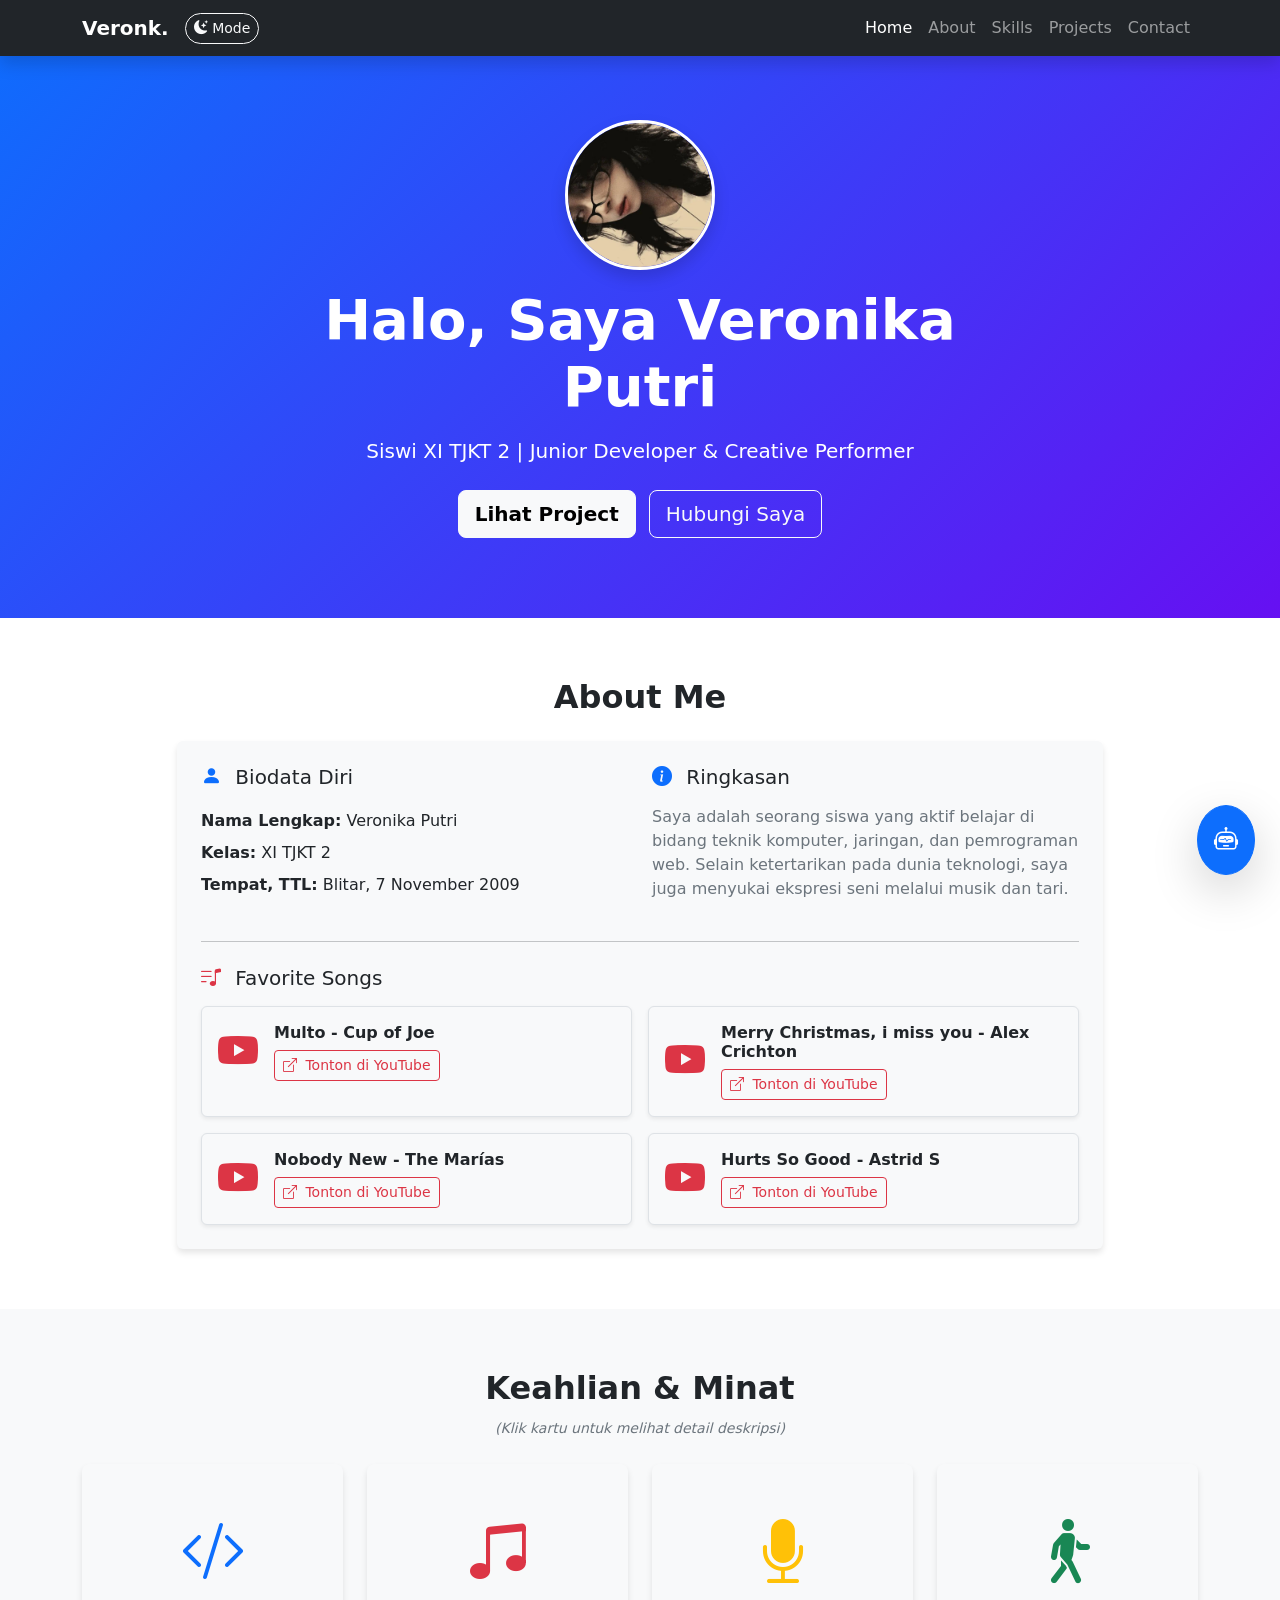
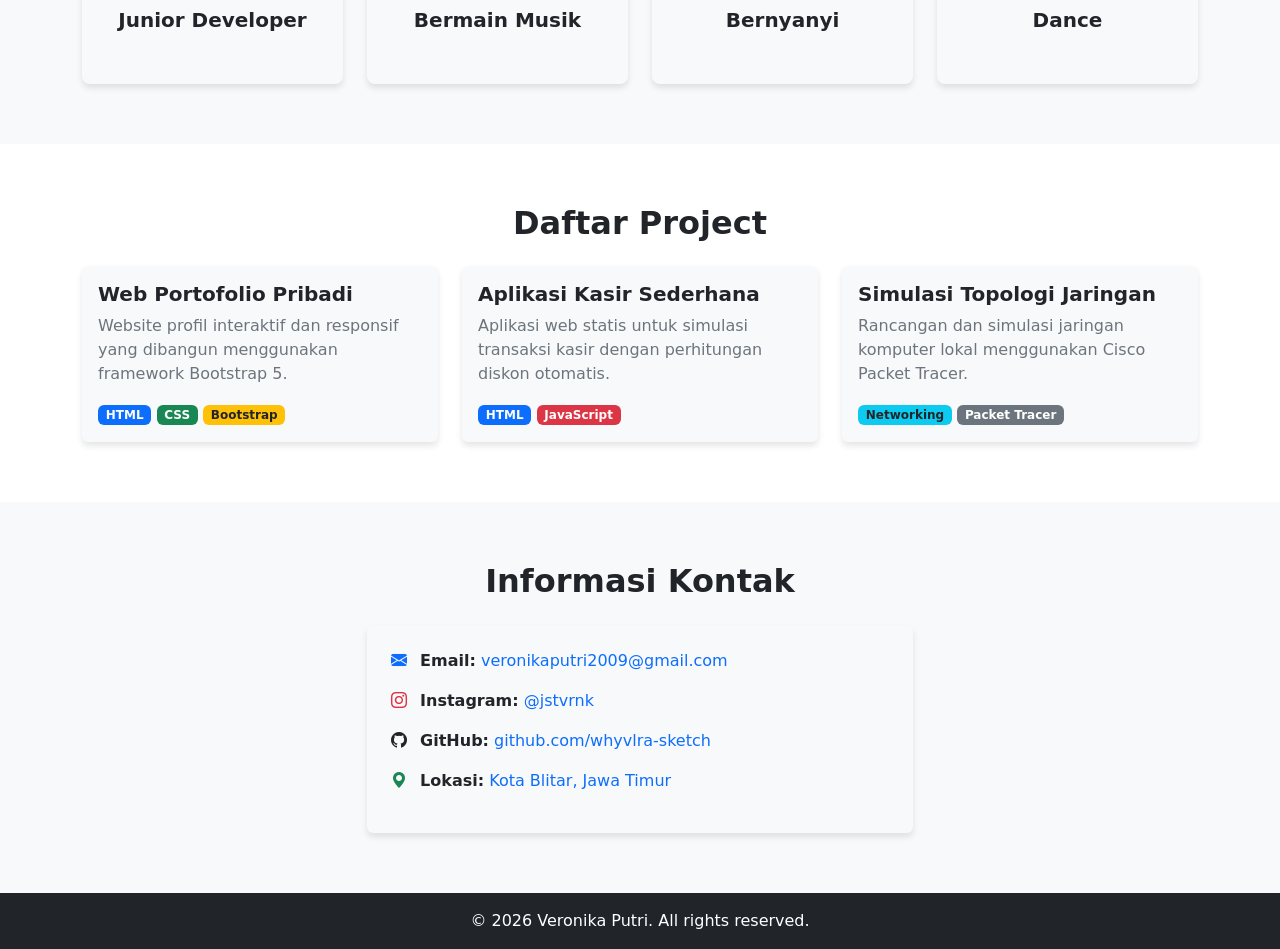
==== index.html @ 4f3951b3 "Update index.html" ====
<!DOCTYPE html>
<html lang="id">
<head>
    <meta charset="UTF-8">
    <meta name="viewport" content="width=device-width, initial-scale=1.0">
    <title>Portofolio - Veronika Putri</title>
    <!-- Bootstrap 5 CSS CDN (Versi Lengkap & Stabil) -->
    <link href="https://cdn.jsdelivr.net/npm/bootstrap@5.3.3/dist/css/bootstrap.min.css" rel="stylesheet" integrity="sha384-QWTKZyjpPEjISv5WaRU9OFeRpok6YctnYmDr5pNlyT2bRjXh0JMhjY6hW+ALEwIH" crossorigin="anonymous">
    <!-- Bootstrap Icons CDN -->
    <link rel="stylesheet" href="https://cdn.jsdelivr.net/npm/bootstrap-icons@1.11.3/font/bootstrap-icons.min.css">
    
    <style>
        /* Custom CSS & Styling */
        :root {
            --bg-color: #ffffff;
            --text-color: #212529;
            --card-bg: #f8f9fa;
        }

        [data-bs-theme="dark"] {
            --bg-color: #121212;
            --text-color: #e0e0e0;
            --card-bg: #1e1e1e;
        }

        body {
            background-color: var(--bg-color);
            color: var(--text-color);
            transition: background-color 0.3s, color 0.3s;
            scroll-behavior: smooth;
        }

        .hero-section {
            padding: 120px 0 80px 0;
            background: linear-gradient(135deg, #0d6efd 0%, #6610f2 100%);
            color: white;
        }

        .card {
            background-color: var(--card-bg);
            border: none;
            box-shadow: 0 4px 6px rgba(0,0,0,0.1);
            transition: transform 0.2s;
        }

        section {
            padding: 60px 0;
        }

        /* Styling Efek Flip Card untuk Bagian Skill */
        .flip-card {
            background-color: transparent;
            height: 220px;
            perspective: 1000px;
            cursor: pointer;
        }

        .flip-card-inner {
            position: relative;
            width: 100%;
            height: 100%;
            text-align: center;
            transition: transform 0.6s;
            transform-style: preserve-3d;
        }

        .flip-card.flipped .flip-card-inner {
            transform: rotateY(180deg);
        }

        .flip-card-front, .flip-card-back {
            position: absolute;
            width: 100%;
            height: 100%;
            -webkit-backface-visibility: hidden;
            backface-visibility: hidden;
            border-radius: 8px;
            box-shadow: 0 4px 6px rgba(0,0,0,0.1);
            background-color: var(--card-bg);
            display: flex;
            flex-direction: column;
            justify-content: center;
            align-items: center;
            padding: 20px;
        }

        .flip-card-back {
            transform: rotateY(180deg);
        }

        /* Styling AI Chat Widget */
        #ai-widget {
            position: fixed;
            bottom: 25px;
            right: 25px;
            z-index: 1050;
        }

        #ai-chat-box {
            width: 310px;
            position: absolute;
            bottom: 65px;
            right: 0;
            border-radius: 12px;
            overflow: hidden;
        }

        #ai-messages .user-msg {
            text-align: right;
            margin-bottom: 8px;
        }

        #ai-messages .user-msg span {
            background-color: #0d6efd;
            color: white;
            padding: 6px 12px;
            border-radius: 12px 12px 0 12px;
            display: inline-block;
            font-size: 0.85rem;
        }

        #ai-messages .bot-msg {
            text-align: left;
            margin-bottom: 8px;
        }

        #ai-messages .bot-msg span {
            background-color: #e9ecef;
            color: #212529;
            padding: 6px 12px;
            border-radius: 12px 12px 12px 0;
            display: inline-block;
            font-size: 0.85rem;
        }

        [data-bs-theme="dark"] #ai-messages .bot-msg span {
            background-color: #2b3035;
            color: #f8f9fa;
        }
    </style>
</head>
<body>

    <!-- 1. Header / Navbar Section -->
    <nav class="navbar navbar-expand-lg navbar-dark bg-dark fixed-top shadow">
        <div class="container d-flex justify-content-between align-items-center">
            <a class="navbar-brand fw-bold" href="#home">Veronk.</a>
            
            <div class="d-flex align-items-center">
                <!-- Tombol Dark Mode -->
                <button class="btn btn-outline-light btn-sm rounded-pill me-2" id="darkToggle">
                    <i class="bi bi-moon-stars-fill"></i> Mode
                </button>
                <button class="navbar-toggler" type="button" data-bs-toggle="collapse" data-bs-target="#navbarNav">
                    <span class="navbar-toggler-icon"></span>
                </button>
            </div>

            <div class="collapse navbar-collapse" id="navbarNav">
                <ul class="navbar-nav ms-auto align-items-center">
                    <li class="nav-item"><a class="nav-link active" href="#home">Home</a></li>
                    <li class="nav-item"><a class="nav-link" href="#about">About</a></li>
                    <li class="nav-item"><a class="nav-link" href="#skills">Skills</a></li>
                    <li class="nav-item"><a class="nav-link" href="#projects">Projects</a></li>
                    <li class="nav-item"><a class="nav-link" href="#contact">Contact</a></li>
                </ul>
            </div>
        </div>
    </nav>

    <!-- 2. Home / Hero Section -->
    <section id="home" class="hero-section text-center">
        <div class="container">
            <div class="row justify-content-center">
                <div class="col-md-8">
                    <img src="foto.jpg" alt="Foto Vero" class="rounded-circle mb-3 border border-3 border-white shadow" style="width: 150px; height: 150px; object-fit: cover;">
                    <h1 class="display-4 fw-bold mb-3">Halo, Saya Veronika Putri</h1>
                    <p class="lead mb-4">Siswi XI TJKT 2 | Junior Developer & Creative Performer</p>
                    <a href="#projects" class="btn btn-light btn-lg me-2 fw-semibold">Lihat Project</a>
                    <a href="#contact" class="btn btn-outline-light btn-lg">Hubungi Saya</a>
                </div>
            </div>
        </div>
    </section>

 <!-- 3. About / Profil Section -->
    <section id="about">
        <div class="container">
            <h2 class="text-center fw-bold mb-4">About Me</h2>
            <div class="row justify-content-center">
                <div class="col-md-10">
                    <div class="card p-4">
                        <div class="row">
                            <!-- Biodata Diri (Kiri) -->
                            <div class="col-md-6 mb-3 mb-md-0">
                                <h5><i class="bi bi-person-fill text-primary me-2"></i> Biodata Diri</h5>
                                <ul class="list-unstyled mt-3 lh-lg">
                                    <li><strong>Nama Lengkap:</strong> Veronika Putri</li>
                                    <li><strong>Kelas:</strong> XI TJKT 2</li>
                                    <li><strong>Tempat, TTL:</strong> Blitar, 7 November 2009</li>
                                </ul>
                            </div>
                            
                            <!-- Ringkasan (Kanan) -->
                            <div class="col-md-6">
                                <h5><i class="bi bi-info-circle-fill text-primary me-2"></i> Ringkasan</h5>
                                <p class="mt-3 text-secondary">
                                    Saya adalah seorang siswa yang aktif belajar di bidang teknik komputer, jaringan, dan pemrograman web. Selain ketertarikan pada dunia teknologi, saya juga menyukai ekspresi seni melalui musik dan tari.
                                </p>
                            </div>
                        </div>

                        <hr class="my-4">

                        <!-- Favorite Songs (Link/Thumbnail ke YouTube) -->
                        <div>
                            <h5 class="mb-3"><i class="bi bi-music-note-list text-danger me-2"></i> Favorite Songs</h5>
                            <div class="row g-3">
                                
                                <!-- Lagu 1 -->
                                <div class="col-md-6">
                                    <div class="card p-3 h-100 border shadow-sm">
                                        <div class="d-flex align-items-center">
                                            <i class="bi bi-youtube text-danger display-6 me-3"></i>
                                            <div>
                                                <h6 class="fw-bold mb-1">Multo - Cup of Joe</h6>
                                                <a href="https://youtu.be/yu9_gcEsEkA?si=jM-PIW9DS3Z9UJXK" target="_blank" class="btn btn-sm btn-outline-danger mt-1">
                                                    <i class="bi bi-box-arrow-up-right me-1"></i> Tonton di YouTube
                                                </a>
                                            </div>
                                        </div>
                                    </div>
                                </div>

                                <!-- Lagu 2 -->
                                <div class="col-md-6">
                                    <div class="card p-3 h-100 border shadow-sm">
                                        <div class="d-flex align-items-center">
                                            <i class="bi bi-youtube text-danger display-6 me-3"></i>
                                            <div>
                                                <h6 class="fw-bold mb-1">Merry Christmas, i miss you - Alex Crichton</h6>
                                                <a href="https://youtu.be/izEkQ7ZFUoA?si=Lme9m28XbvK2vRb2" target="_blank" class="btn btn-sm btn-outline-danger mt-1">
                                                    <i class="bi bi-box-arrow-up-right me-1"></i> Tonton di YouTube
                                                </a>
                                            </div>
                                        </div>
                                    </div>
                                </div>

                                <!-- Lagu 3 -->
                                <div class="col-md-6">
                                    <div class="card p-3 h-100 border shadow-sm">
                                        <div class="d-flex align-items-center">
                                            <i class="bi bi-youtube text-danger display-6 me-3"></i>
                                            <div>
                                                <h6 class="fw-bold mb-1">Nobody New - The Marías</h6>
                                                <a href="https://youtu.be/ajKdCgK6i90?si=WvtrdZAvscssUSlx" target="_blank" class="btn btn-sm btn-outline-danger mt-1">
                                                    <i class="bi bi-box-arrow-up-right me-1"></i> Tonton di YouTube
                                                </a>
                                            </div>
                                        </div>
                                    </div>
                                </div>

                                <!-- Lagu 4 -->
                                <div class="col-md-6">
                                    <div class="card p-3 h-100 border shadow-sm">
                                        <div class="d-flex align-items-center">
                                            <i class="bi bi-youtube text-danger display-6 me-3"></i>
                                            <div>
                                                <h6 class="fw-bold mb-1">Hurts So Good - Astrid S</h6>
                                                <a href="https://youtu.be/mIttLAFgrdU?si=Jdd94ahoiIKTA_4E" target="_blank" class="btn btn-sm btn-outline-danger mt-1">
                                                    <i class="bi bi-box-arrow-up-right me-1"></i> Tonton di YouTube
                                                </a>
                                            </div>
                                        </div>
                                    </div>
                                </div>

                            </div>
                        </div>

                    </div>
                </div>
            </div>
        </div>
    </section>

    <!-- 4. Skill Section (Interactive Flip Cards) -->
    <section id="skills" class="bg-body-tertiary">
        <div class="container">
            <h2 class="text-center fw-bold mb-2">Keahlian & Minat</h2>
            <p class="text-center text-secondary mb-4"><small><i>(Klik kartu untuk melihat detail deskripsi)</i></small></p>
            
            <div class="row g-4">
                <!-- Card 1 -->
                <div class="col-md-3 col-sm-6">
                    <div class="flip-card" onclick="this.classList.toggle('flipped')">
                        <div class="flip-card-inner">
                            <div class="flip-card-front">
                                <i class="bi bi-code-slash display-3 text-primary mb-3"></i>
                                <h5 class="fw-bold mb-0">Junior Developer</h5>
                            </div>
                            <div class="flip-card-back">
                                <h6 class="fw-bold text-primary mb-2">Junior Developer</h6>
                                <p class="text-secondary small mb-0">Mengikuti Google student ambasador dan sangat tertarik pada teknologi dan perkembangannya.</p>
                            </div>
                        </div>
                    </div>
                </div>

                <!-- Card 2 -->
                <div class="col-md-3 col-sm-6">
                    <div class="flip-card" onclick="this.classList.toggle('flipped')">
                       <div class="flip-card-inner">
                            <div class="flip-card-front">
                                <i class="bi bi-music-note-beamed display-3 text-danger mb-3"></i>
                                <h5 class="fw-bold mb-0">Bermain Musik</h5>
                            </div>
                            <div class="flip-card-back">
                                <h6 class="fw-bold text-danger mb-2">Bermain Musik</h6>
                                <p class="text-secondary small mb-0">Mampu memainkan instrumen musik untuk mengekspresikan nada dan lagu.</p>
                            </div>
                        </div>
                    </div>
                </div>

                <!-- Card 3 -->
                <div class="col-md-3 col-sm-6">
                    <div class="flip-card" onclick="this.classList.toggle('flipped')">
                        <div class="flip-card-inner">
                            <div class="flip-card-front">
                                <i class="bi bi-mic-fill display-3 text-warning mb-3"></i>
                                <h5 class="fw-bold mb-0">Bernyanyi</h5>
                            </div>
                            <div class="flip-card-back">
                                <h6 class="fw-bold text-warning mb-2">Bernyanyi</h6>
                                <p class="text-secondary small mb-0">Memiliki minat dalam seni vokal dan membawakan berbagai genre lagu.</p>
                            </div>
                        </div>
                    </div>
                </div>

                <!-- Card 4 -->
                <div class="col-md-3 col-sm-6">
                    <div class="flip-card" onclick="this.classList.toggle('flipped')">
                        <div class="flip-card-inner">
                            <div class="flip-card-front">
                                <i class="bi bi-person-walking display-3 text-success mb-3"></i>
                                <h5 class="fw-bold mb-0">Dance</h5>
                            </div>
                            <div class="flip-card-back">
                                <h6 class="fw-bold text-success mb-2">Dance</h6>
                                <p class="text-secondary small mb-0">Dapat menampilkan gerakan dan irama dengan terampil.</p>
                            </div>
                        </div>
                    </div>
                </div>
            </div>
        </div>
    </section>

    <!-- 5. Project Section -->
    <section id="projects">
        <div class="container">
            <h2 class="text-center fw-bold mb-4">Daftar Project</h2>
            <div class="row g-4">
                <div class="col-md-4">
                    <div class="card h-100">
                        <div class="card-body">
                            <h5 class="card-title fw-bold">Web Portofolio Pribadi</h5>
                            <p class="card-text text-secondary">Website profil interaktif dan responsif yang dibangun menggunakan framework Bootstrap 5.</p>
                            <span class="badge bg-primary">HTML</span>
                            <span class="badge bg-success">CSS</span>
                            <span class="badge bg-warning text-dark">Bootstrap</span>
                        </div>
                    </div>
                </div>
                <div class="col-md-4">
                    <div class="card h-100">
                        <div class="card-body">
                            <h5 class="card-title fw-bold">Aplikasi Kasir Sederhana</h5>
                            <p class="card-text text-secondary">Aplikasi web statis untuk simulasi transaksi kasir dengan perhitungan diskon otomatis.</p>
                            <span class="badge bg-primary">HTML</span>
                            <span class="badge bg-danger">JavaScript</span>
                        </div>
                    </div>
                </div>
                <div class="col-md-4">
                    <div class="card h-100">
                        <div class="card-body">
                            <h5 class="card-title fw-bold">Simulasi Topologi Jaringan</h5>
                            <p class="card-text text-secondary">Rancangan dan simulasi jaringan komputer lokal menggunakan Cisco Packet Tracer.</p>
                            <span class="badge bg-info text-dark">Networking</span>
                            <span class="badge bg-secondary">Packet Tracer</span>
                        </div>
                    </div>
                </div>
            </div>
        </div>
    </section>

    <!-- 6. Contact Section -->
    <section id="contact" class="bg-body-tertiary">
        <div class="container">
            <h2 class="text-center fw-bold mb-4">Informasi Kontak</h2>
            <div class="row justify-content-center">
                <div class="col-md-6">
                    <div class="card p-4">
                        <div class="mb-3">
                            <i class="bi bi-envelope-fill text-primary me-2"></i>
                            <strong>Email:</strong> 
                            <a href="mailto:veronikaputri2009@gmail.com" class="text-decoration-none">veronikaputri2009@gmail.com</a>
                        </div>
                        <div class="mb-3">
                            <i class="bi bi-instagram text-danger me-2"></i>
                            <strong>Instagram:</strong> 
                            <a href="https://instagram.com/jstvrnk" target="_blank" class="text-decoration-none">@jstvrnk</a>
                        </div>
                        <div class="mb-3">
                            <i class="bi bi-github me-2"></i>
                            <strong>GitHub:</strong> 
                            <a href="https://github.com/whyvlra-sketch" target="_blank" class="text-decoration-none">github.com/whyvlra-sketch</a>
                        </div>
                        <div class="mb-3">
                            <i class="bi bi-geo-alt-fill text-success me-2"></i>
                            <strong>Lokasi:</strong> 
                            <a href="https://maps.app.goo.gl/RXxgRkuBCUt3cYHL9" target="_blank" class="text-decoration-none">Kota Blitar, Jawa Timur</a>
                        </div>
                    </div>
                </div>
            </div>
        </div>
    </section>

    <!-- AI Assistant Floating Widget -->
    <div id="ai-widget">
        <button id="ai-toggle-btn" class="btn btn-primary rounded-circle shadow-lg p-3">
            <i class="bi bi-robot fs-4"></i>
        </button>

        <div id="ai-chat-box" class="card shadow-lg d-none">
            <div class="card-header bg-primary text-white d-flex justify-content-between align-items-center">
                <span class="fw-bold"><i class="bi bi-robot me-2"></i>Vero Assistant AI</span>
                <button id="ai-close-btn" class="btn-close btn-close-white btn-sm"></button>
            </div>
            <div class="card-body overflow-auto" id="ai-messages" style="height: 250px;">
                <div class="bot-msg">
                    <span>Halo! Saya asisten AI Veronika. Ada yang ingin ditanyakan tentang Vero? (misal: "profil", "keahlian", "project", atau "kontak")</span>
                </div>
            </div>
            <div class="card-footer p-2">
                <div class="input-group">
                    <input type="text" id="ai-input" class="form-control form-control-sm" placeholder="Tanya sesuatu...">
                    <button id="ai-send-btn" class="btn btn-primary btn-sm"><i class="bi bi-send-fill"></i></button>
                </div>
            </div>
        </div>
    </div>

    <!-- Footer -->
    <footer class="bg-dark text-white text-center py-3">
        <p class="mb-0">&copy; 2026 Veronika Putri. All rights reserved.</p>
    </footer>

  <!-- Bootstrap 5 JS Bundle CDN -->
    <script src="https://cdn.jsdelivr.net/npm/bootstrap@5.3.3/dist/js/bootstrap.bundle.min.js" integrity="sha384-YvpcrYf0tY3lHB60NNkmXc5s9fDVZLESaAA55NDzOxhy9GkcIdslK1eN7N6jIeHz" crossorigin="anonymous"></script>

    <!-- Fitur Interaktif JavaScript (Dark Mode Toggle & AI Assistant) -->
    <script>
        const darkToggleBtn = document.getElementById('darkToggle');
        
        darkToggleBtn.addEventListener('click', () => {
            const currentTheme = document.documentElement.getAttribute('data-bs-theme');
            if (currentTheme === 'dark') {
                document.documentElement.setAttribute('data-bs-theme', 'light');
                darkToggleBtn.innerHTML = '<i class="bi bi-moon-stars-fill"></i> Dark Mode';
            } else {
                document.documentElement.setAttribute('data-bs-theme', 'dark');
                darkToggleBtn.innerHTML = '<i class="bi bi-sun-fill"></i> Light Mode';
            }
        });

        /* Logic Asisten AI */
        const aiToggleBtn = document.getElementById('ai-toggle-btn');
        const aiCloseBtn = document.getElementById('ai-close-btn');
        const aiChatBox = document.getElementById('ai-chat-box');
        const aiSendBtn = document.getElementById('ai-send-btn');
        const aiInput = document.getElementById('ai-input');
        const aiMessages = document.getElementById('ai-messages');

        aiToggleBtn.addEventListener('click', () => aiChatBox.classList.toggle('d-none'));
        aiCloseBtn.addEventListener('click', () => aiChatBox.classList.add('d-none'));

        function sendAiMessage() {
            const query = aiInput.value.trim();
            if (!query) return;

            appendAiMsg(query, 'user-msg');
            aiInput.value = '';

            setTimeout(() => {
                const response = getVeroAiResponse(query.toLowerCase());
                appendAiMsg(response, 'bot-msg');
            }, 300);
        }

        aiSendBtn.addEventListener('click', sendAiMessage);
        aiInput.addEventListener('keypress', (e) => {
            if (e.key === 'Enter') sendAiMessage();
        });

        function appendAiMsg(text, msgClass) {
            const div = document.createElement('div');
            div.className = msgClass;
            div.innerHTML = `<span>${text}</span>`;
            aiMessages.appendChild(div);
            aiMessages.scrollTop = aiMessages.scrollHeight;
        }

       function getVeroAiResponse(input) {
            // Helper untuk mengambil jawaban acak
            const randomReply = (arr) => arr[Math.floor(Math.random() * arr.length)];

            // 1. Sapaan & Obrolan Ringan
            if (input.includes('halo') || input.includes('hai') || input.includes('p') || input.includes('helo') || input.includes('hi')) {
                return randomReply([
                    "Hai! 👋 Ada yang bisa dibantu tentang profil Vero?",
                    "Halo! Selamat datang di portofolio Vero. Mau tanya apa nih?",
                    "Hai juga! Aku Vero Assistant. Bebas mau tanya seputar skill, project, atau kontak Vero ya!"
                ]);
            } 
            
            // 2. Profil / Biodata
            else if (input.includes('siapa') || input.includes('profil') || input.includes('nama') || input.includes('biodata') || input.includes('tentang')) {
                return randomReply([
                    "Ini Veronika Putri, siswi kelas XI TJKT 2 SMKN 1 Blitar (lahir Blitar, 7 Nov 2009). Suka dunia coding, IT networking, musik, dan dance! ✨",
                    "Vero itu siswi TJKT yang lagi fokus memperdalam web development & jaringan, tapi juga aktif di dunia musik dan dance. Kenalan lebih lanjut yuk!"
                ]);
            } 

            // 3. Sekolah & Jurusan
            else if (input.includes('sekolah') || input.includes('kelas') || input.includes('jurusan') || input.includes('smk')) {
                return randomReply([
                    "Vero sekolah di SMKN 1 Blitar, jurusan Teknik Komputer dan Jaringan (TJKT), kelas XI TJKT 2! 💻",
                    "Saat ini Vero duduk di kelas XI TJKT 2 SMKN 1 Blitar."
                ]);
            }

            // 4. Skill & Keahlian
            else if (input.includes('skill') || input.includes('keahlian') || input.includes('bisa') || input.includes('hobi')) {
                return randomReply([
                    "Vero jago di bidang Junior Web Dev (HTML, CSS, JS, Bootstrap) & Cisco Packet Tracer. Selain IT, Vero juga suka main musik, nyanyi, dan dance! 🎶",
                    "Gak cuma coding dan jaringan, Vero juga punya bakat di seni musik dan tari lho!"
                ]);
            } 

            // 5. Project & Karya
            else if (input.includes('project') || input.includes('proyek') || input.includes('karya') || input.includes('buat')) {
                return randomReply([
                    "Beberapa project keren Vero diantaranya: Web Portofolio Interaktif, Aplikasi Kasir Sederhana dengan diskon otomatis, dan Simulasi Topologi Jaringan! 🚀",
                    "Vero udah bikin beberapa project seperti web kasir JS, rancangan jaringan Cisco, dan web portofolio ini."
                ]);
            } 

            // 6. Musik / Lagu Favorit
            else if (input.includes('lagu') || input.includes('musik') || input.includes('song')) {
                return randomReply([
                    "Lagu favorit Vero diantaranya ada 'Multo' dari Cup of Joe, 'Nobody New', dan 'Hurts So Good'. Cek di bagian About Me buat dengering langsung ya! 🎧",
                    "Vero suka banget mendengarkan musik! Beberapa playlist favoritnya udah terpasang di section About Me."
                ]);
            }

            // 7. Kontak & Sosmed
            else if (input.includes('kontak') || input.includes('email') || input.includes('instagram') || input.includes('ig') || input.includes('github') || input.includes('hubungi')) {
                return randomReply([
                    "Kamu bisa hubungi Vero via Email: veronikaputri2009@gmail.com, IG: @jstvrnk, atau kepoin kodingannya di GitHub: whyvlra-sketch! 📩",
                    "Langsung gaskeun kontak ke IG @jstvrnk atau email di veronikaputri2009@gmail.com ya!"
                ]);
            } 

            // 8. Status
            else if (input.includes('status') || input.includes('pacar') || input.includes('suka')) {
                return "Ssstt... Vero udah punya seseorang yang disukai nih, namanya Bima dari kelas 11 TAV 1! 🤫✨";
            } 

            // 9. Terima Kasih
            else if (input.includes('makasih') || input.includes('terima kasih') || input.includes('thanks') || input.includes('thx')) {
                return randomReply([
                    "Sama-sama! Senang bisa membantu 😊",
                    "Yup, santai aja! Ada yang mau ditanyain lagi?",
                    "Anytime! Semoga portofolio Vero berkesan ya ✨"
                ]);
            }

            // 10. Default Response (kalau AI tidak paham)
            else {
                return randomReply([
                    "Wah, aku belum terlalu paham nih... 🤔 Coba tanyakan seputar 'profil', 'skill', 'project', 'lagu favorit', atau 'kontak' Vero ya!",
                    "Waduh, pertanyaanmu di luar jangkauanku. Coba tanya tentang sekolah, skill, atau project Vero!"
                ]);
            }
        }
    </script>
</body>
</html>
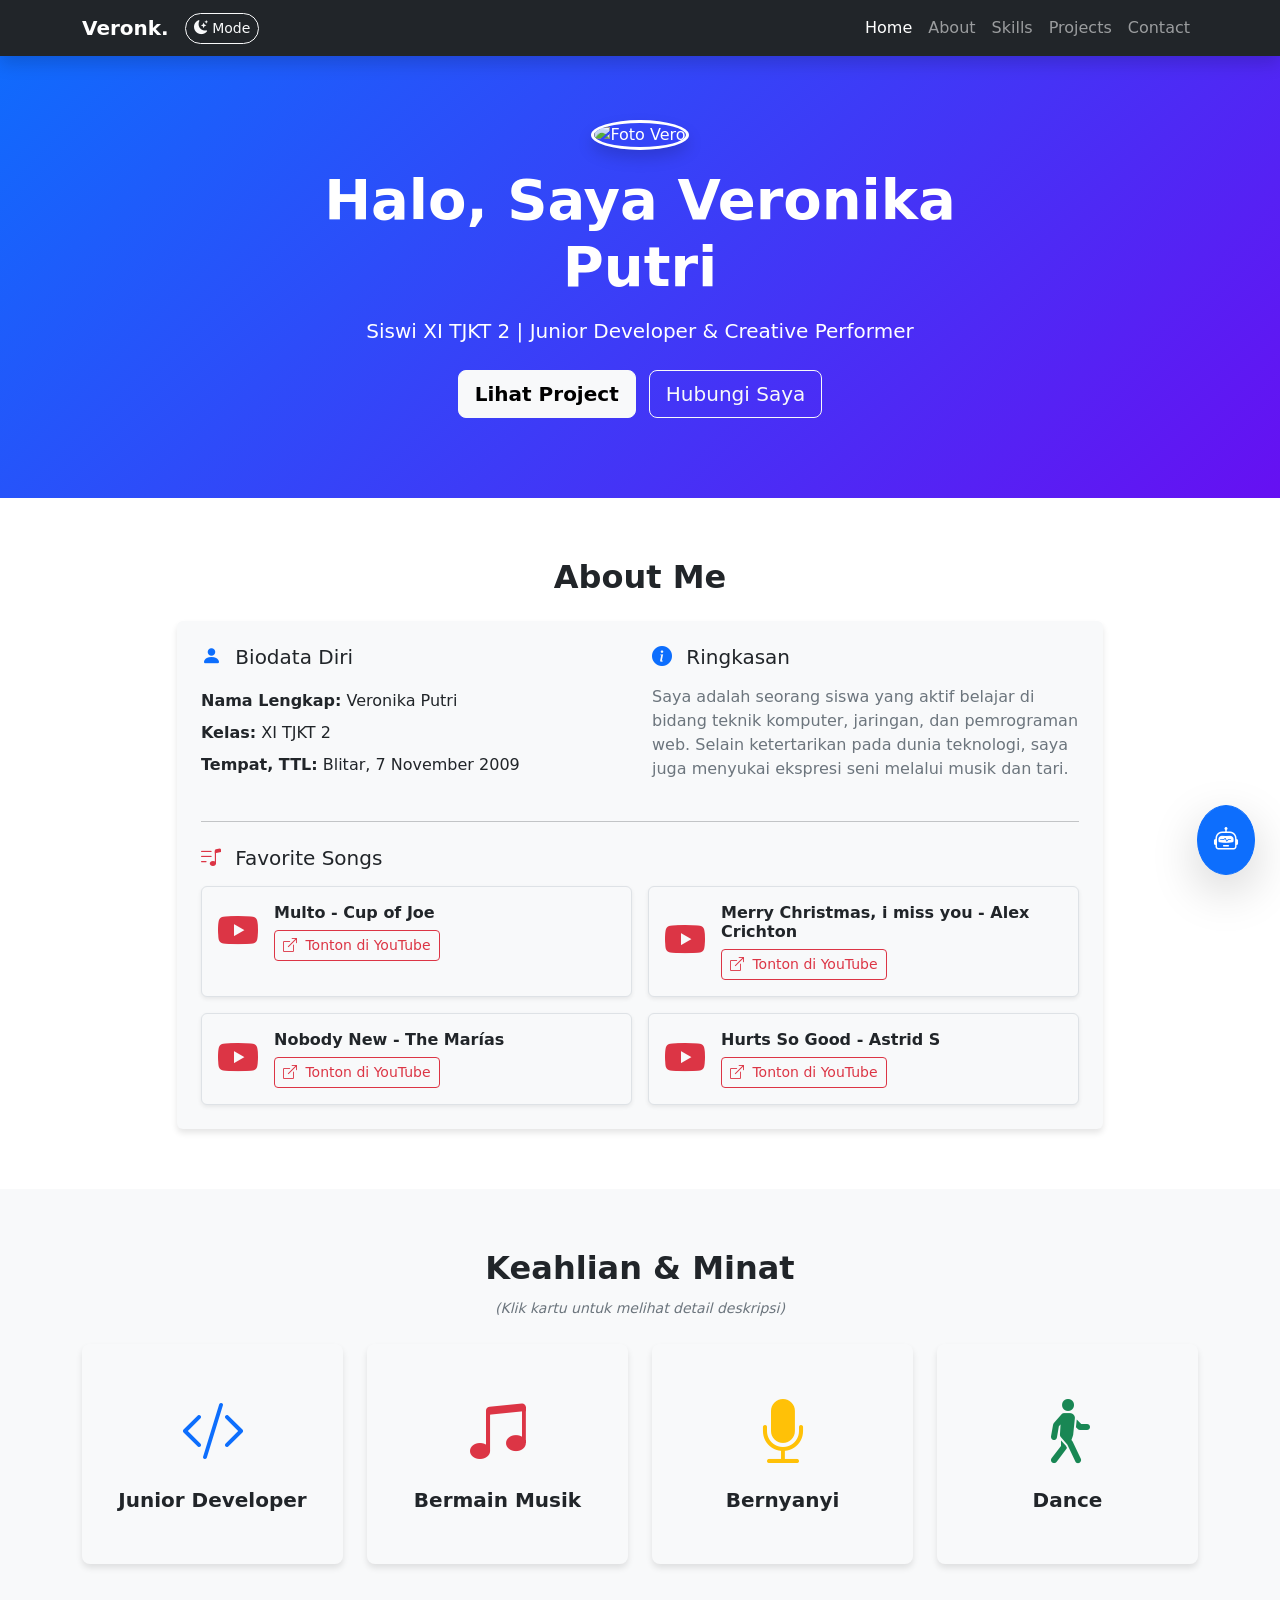
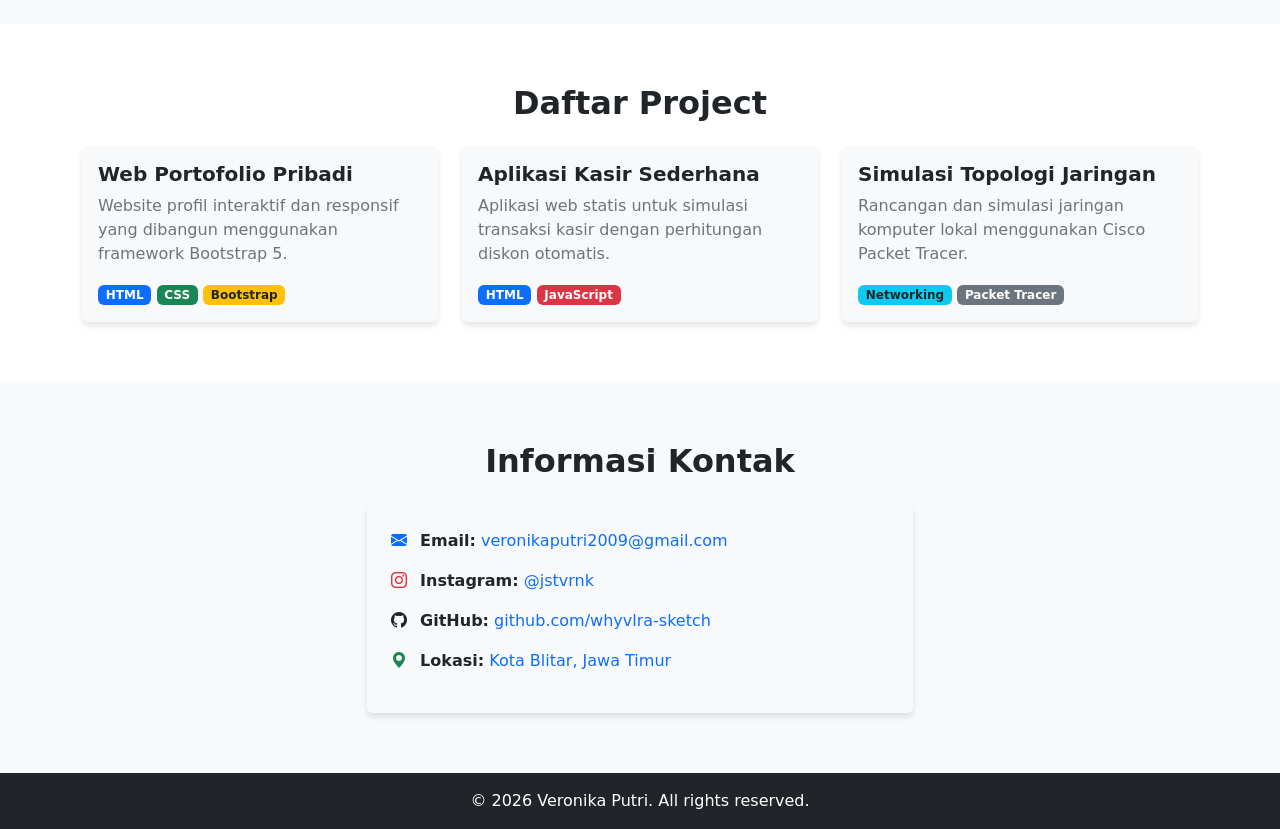
==== commit 1d97f485: "Update index.html" ====
--- a/index.html
+++ b/index.html
@@ -173,7 +173,7 @@
         <div class="container">
             <div class="row justify-content-center">
                 <div class="col-md-8">
-                    <img src="foto.jpg" alt="Foto Vero" class="rounded-circle mb-3 border border-3 border-white shadow" style="width: 150px; height: 150px; object-fit: cover;">
+                    <img src="https://github.com/whyvlra-sketch/web-portofolio/commit/4f3c28f2befccf010ab7ae184dbc5e32d5113a80" alt="Foto Vero" class="rounded-circle mb-3 border border-3 border-white shadow" style="width: 150px; height: 150px; object-fit: cover;">
                     <h1 class="display-4 fw-bold mb-3">Halo, Saya Veronika Putri</h1>
                     <p class="lead mb-4">Siswi XI TJKT 2 | Junior Developer & Creative Performer</p>
                     <a href="#projects" class="btn btn-light btn-lg me-2 fw-semibold">Lihat Project</a>
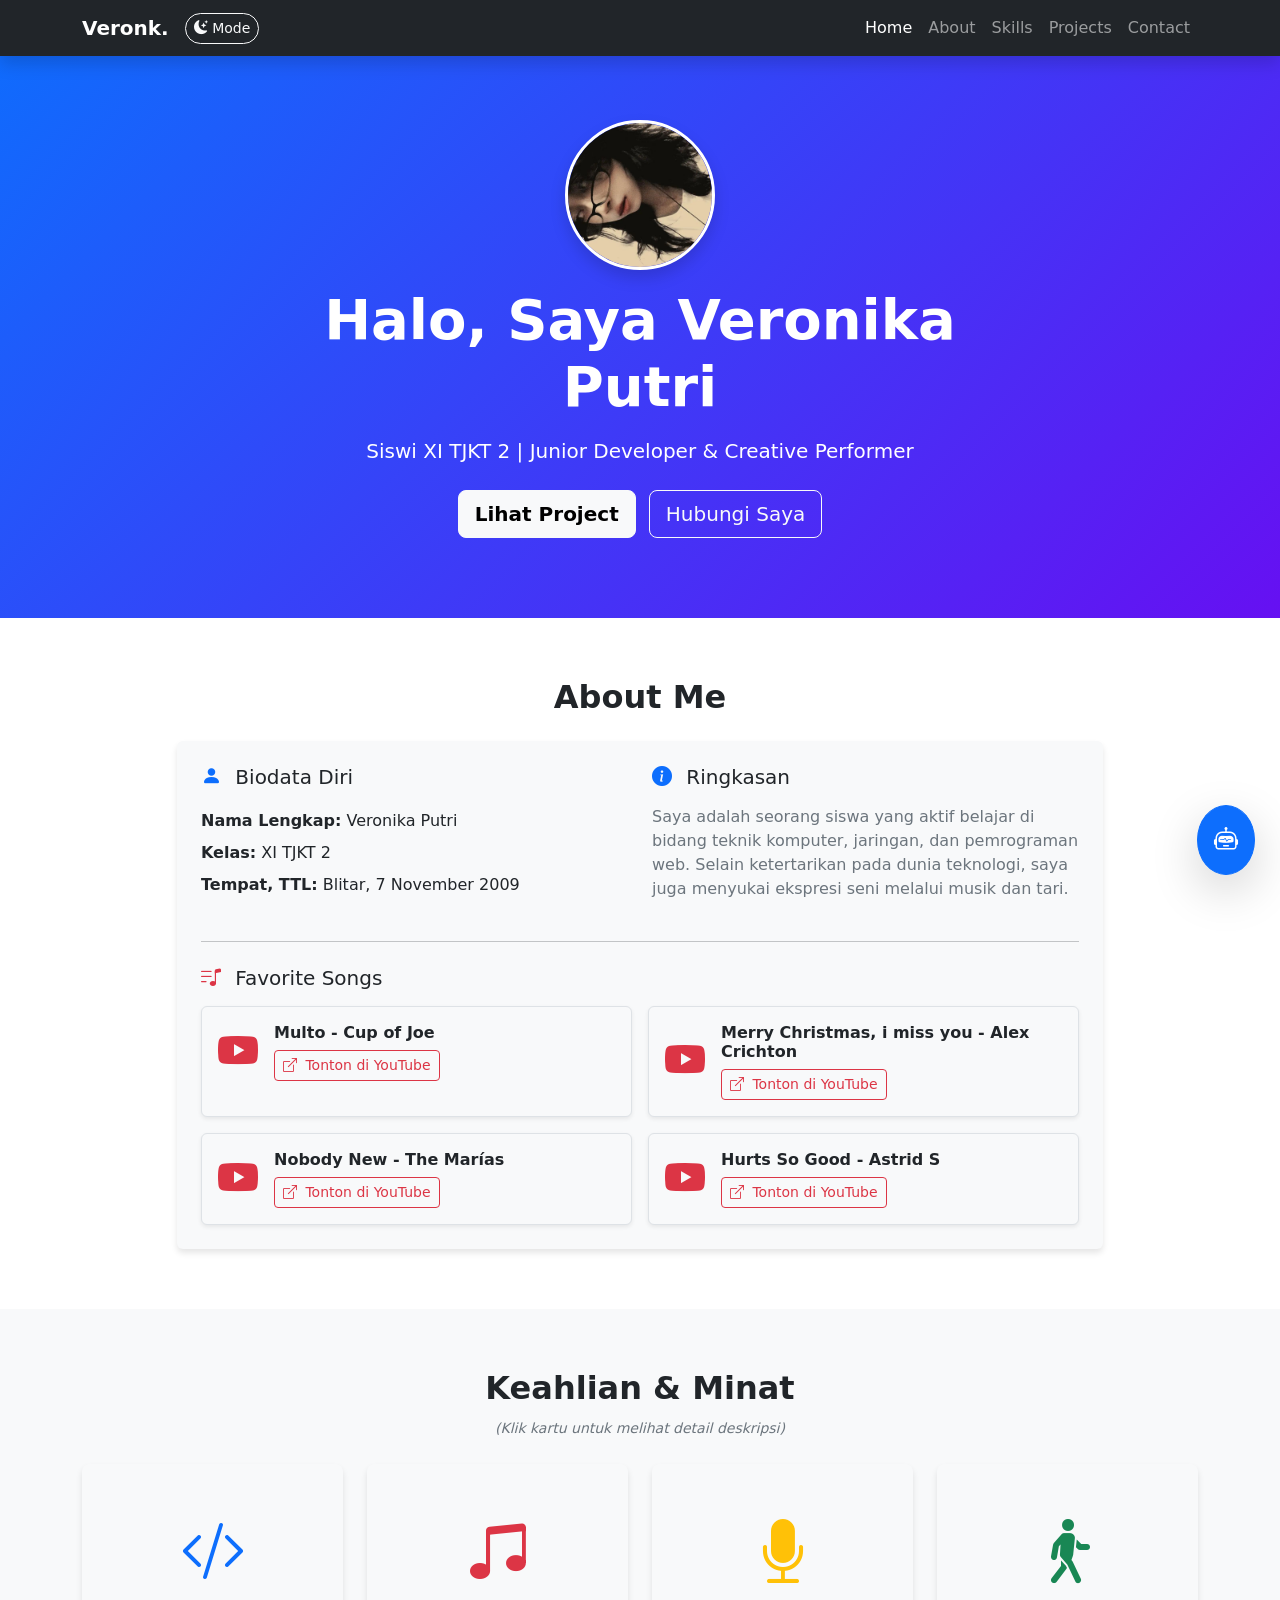
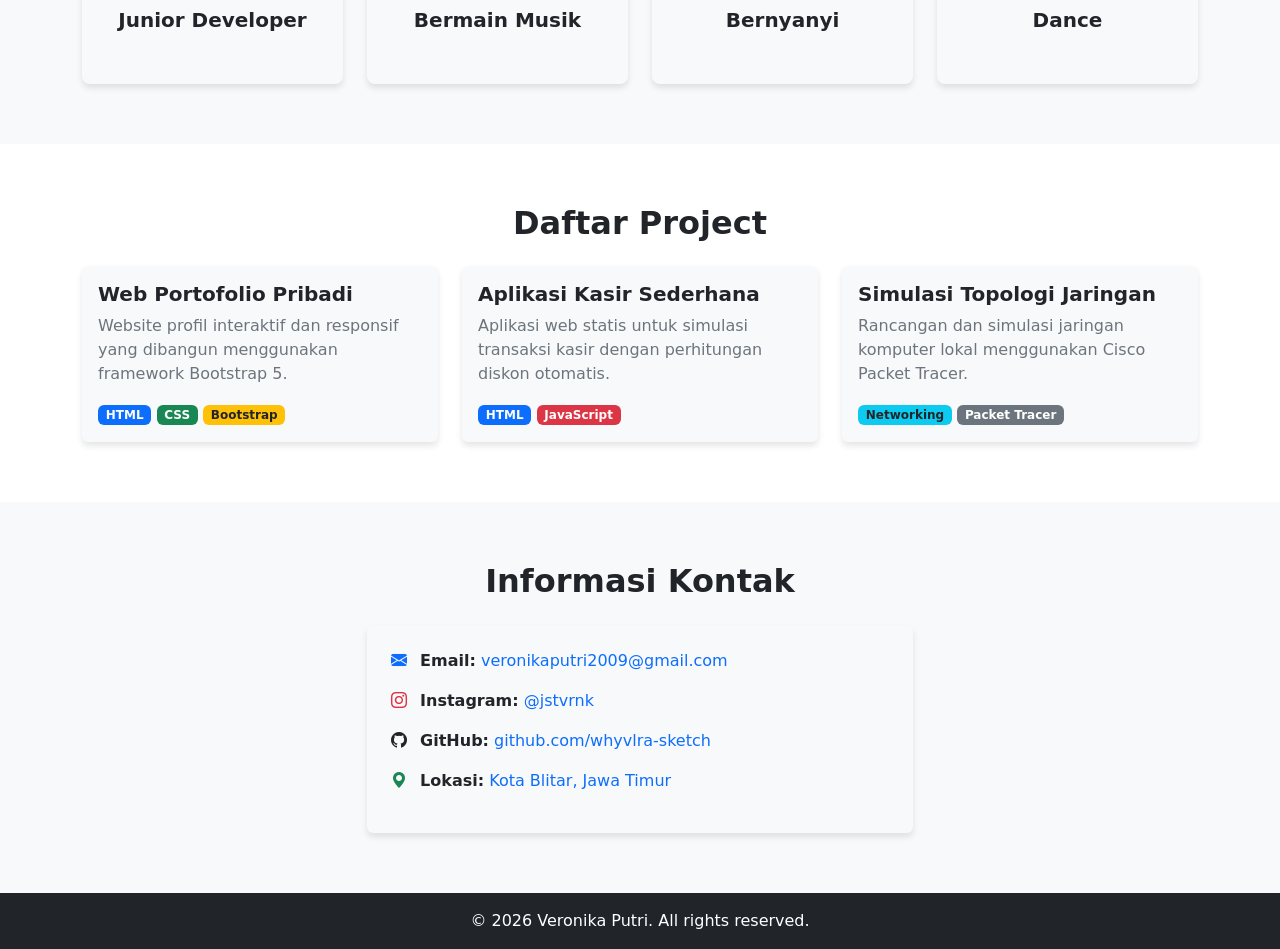
==== commit 96533932: "Update index.html" ====
--- a/index.html
+++ b/index.html
@@ -173,7 +173,7 @@
         <div class="container">
             <div class="row justify-content-center">
                 <div class="col-md-8">
-                    <img src="https://github.com/whyvlra-sketch/web-portofolio/commit/4f3c28f2befccf010ab7ae184dbc5e32d5113a80" alt="Foto Vero" class="rounded-circle mb-3 border border-3 border-white shadow" style="width: 150px; height: 150px; object-fit: cover;">
+                   <img src="foto.jpg" alt="Foto Vero" class="rounded-circle mb-3 border border-3 border-white shadow" style="width: 150px; height: 150px; object-fit: cover;">
                     <h1 class="display-4 fw-bold mb-3">Halo, Saya Veronika Putri</h1>
                     <p class="lead mb-4">Siswi XI TJKT 2 | Junior Developer & Creative Performer</p>
                     <a href="#projects" class="btn btn-light btn-lg me-2 fw-semibold">Lihat Project</a>
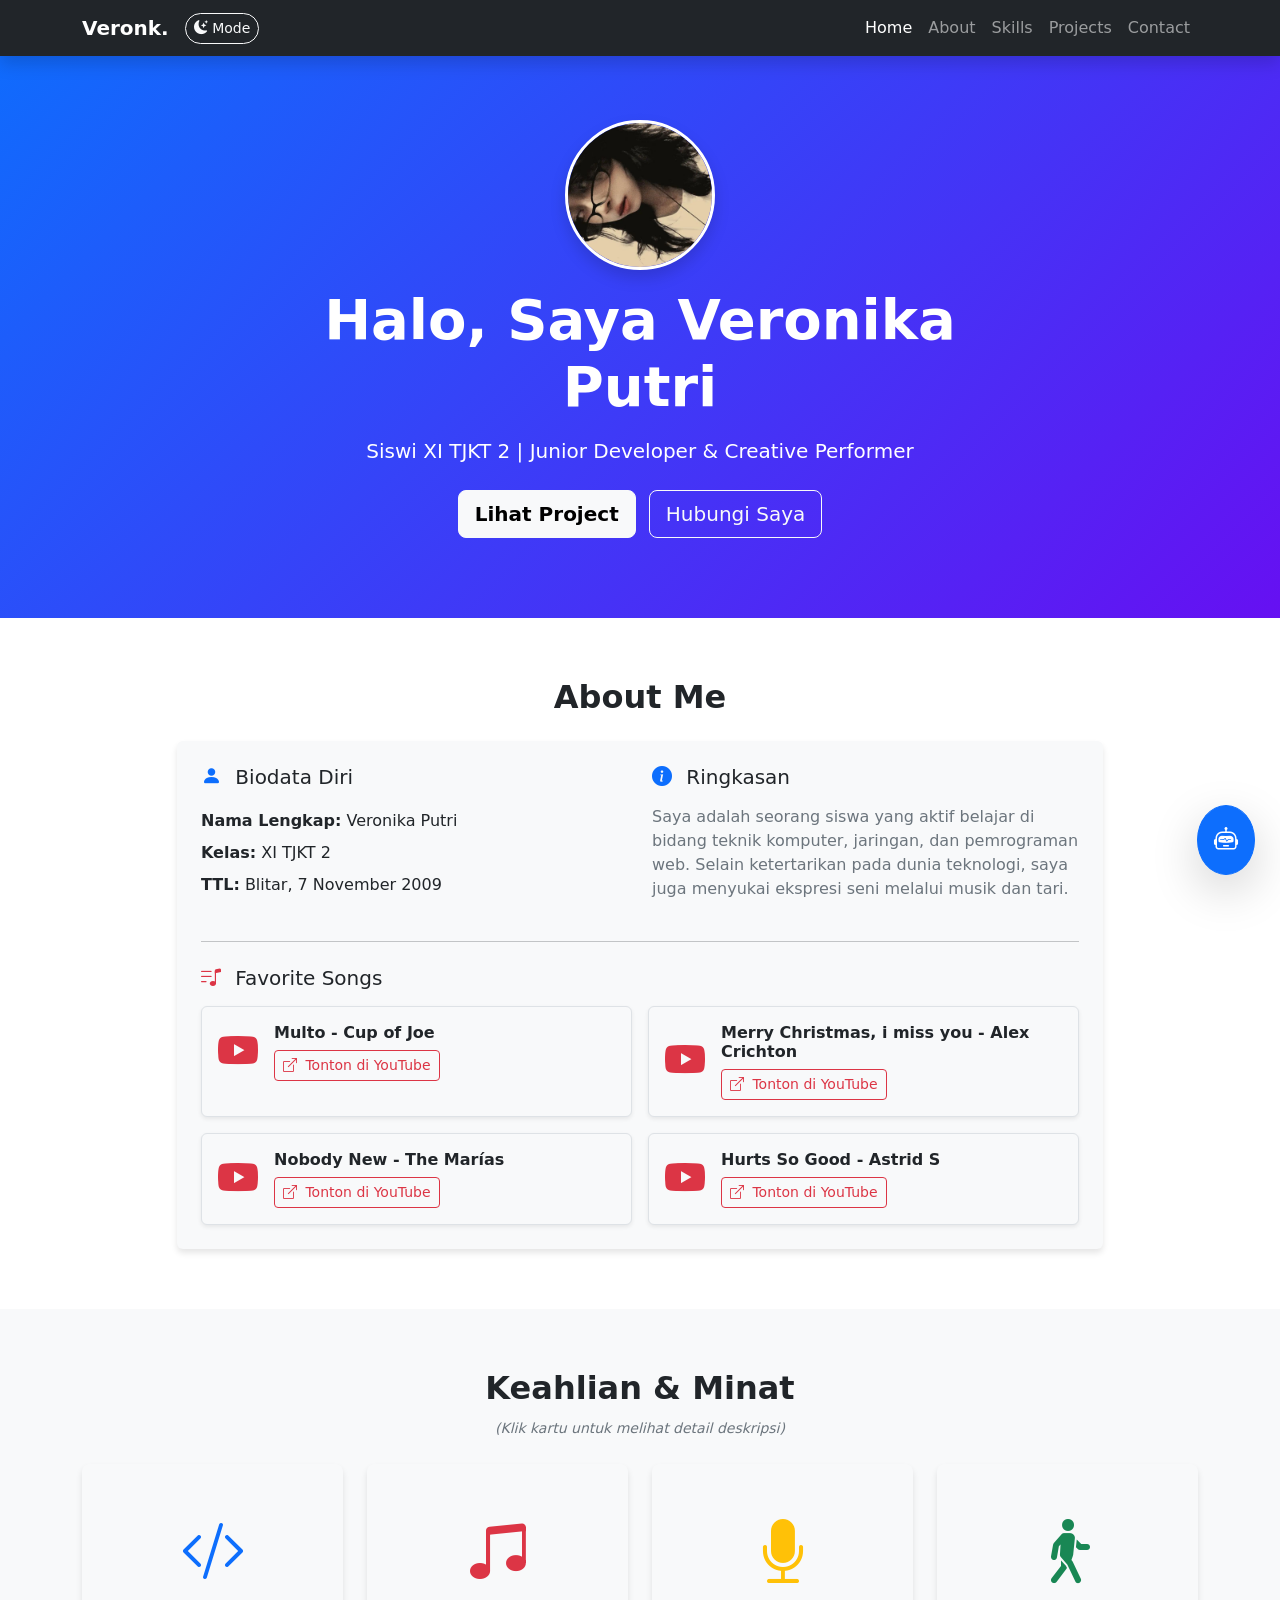
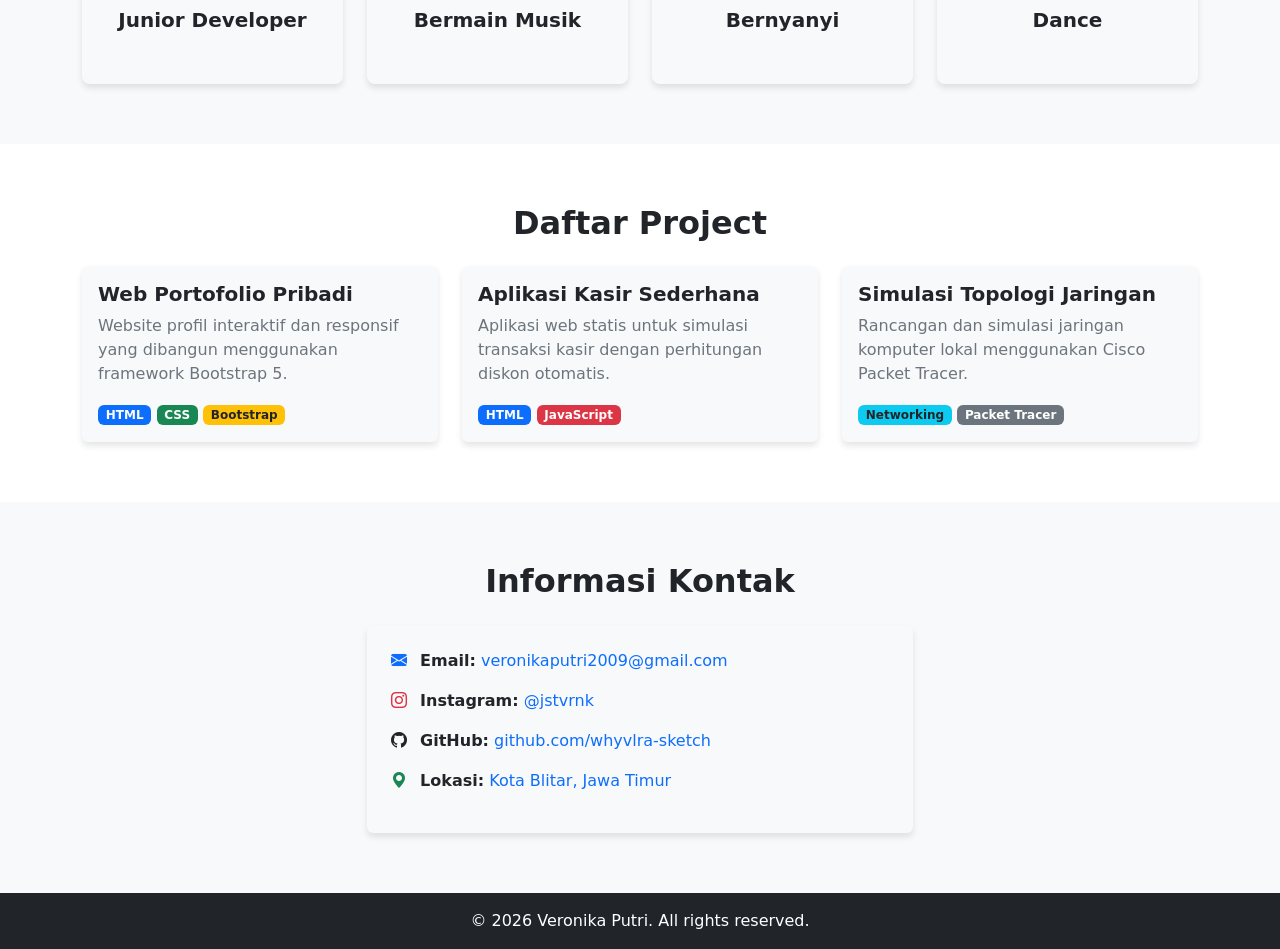
==== commit e566e235: "Update print statement from 'Hello' to 'Goodbye'" ====
--- a/index.html
+++ b/index.html
@@ -197,7 +197,7 @@
                                 <ul class="list-unstyled mt-3 lh-lg">
                                     <li><strong>Nama Lengkap:</strong> Veronika Putri</li>
                                     <li><strong>Kelas:</strong> XI TJKT 2</li>
-                                    <li><strong>Tempat, TTL:</strong> Blitar, 7 November 2009</li>
+                                    <li><strong>TTL:</strong> Blitar, 7 November 2009</li>
                                 </ul>
                             </div>
                             
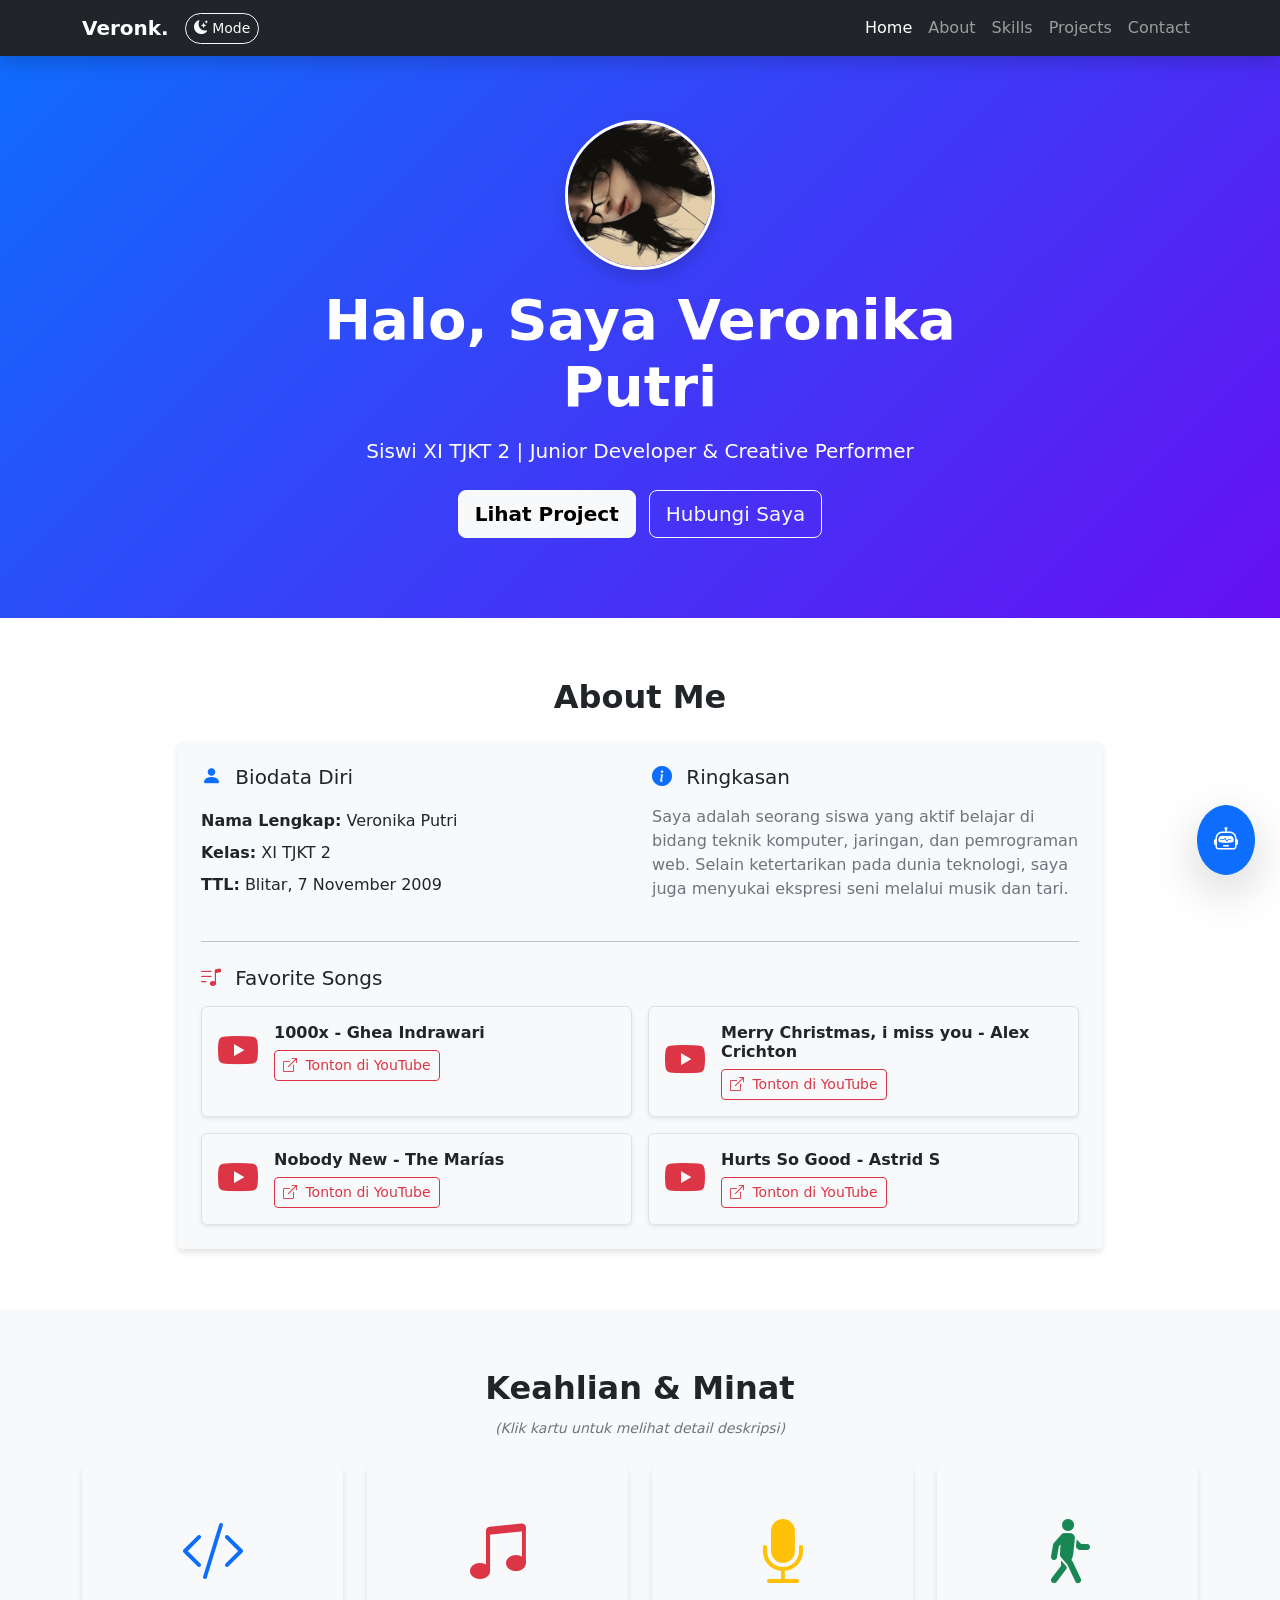
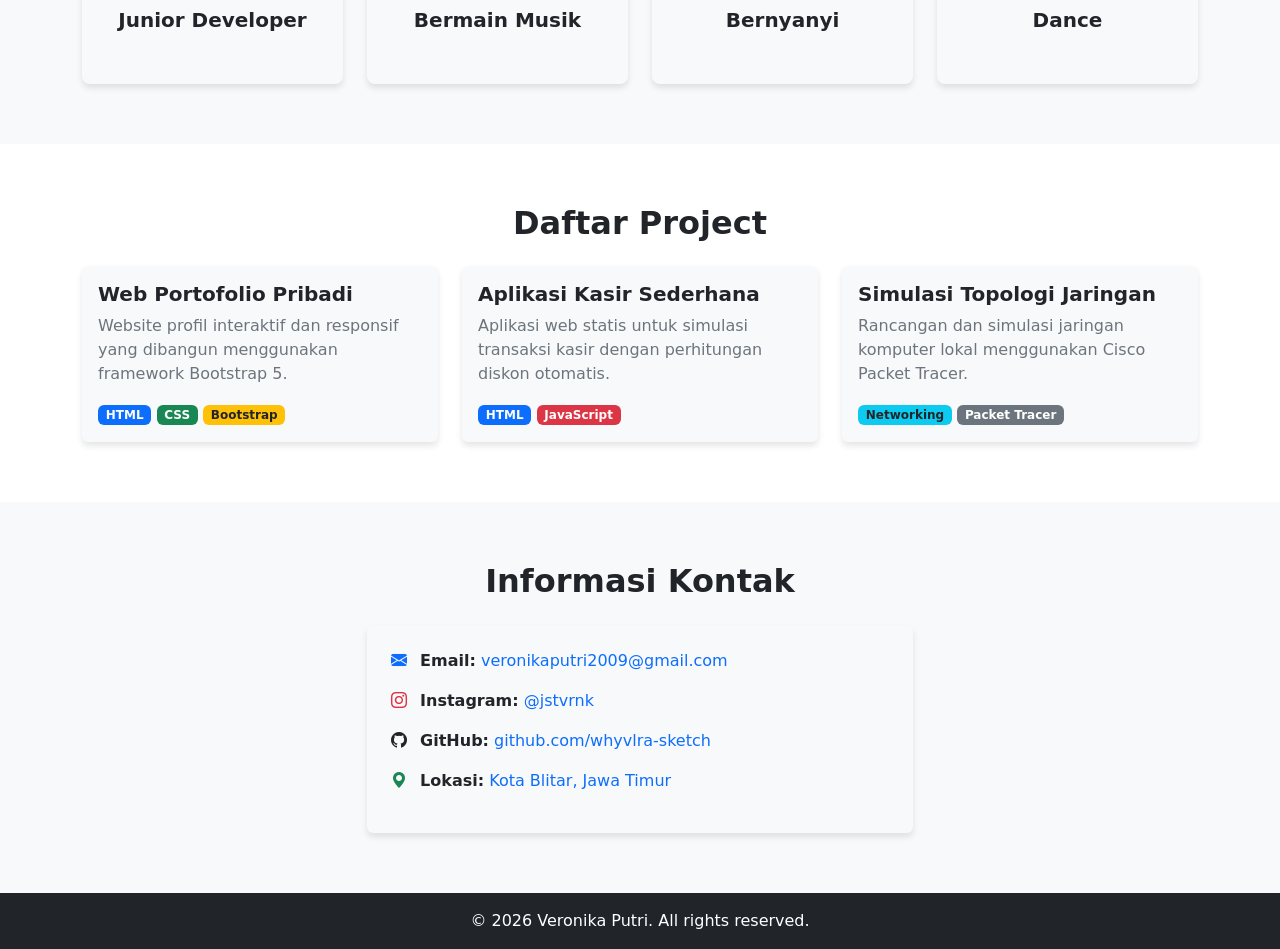
==== commit 20e00c5e: "Update index.html" ====
--- a/index.html
+++ b/index.html
@@ -223,8 +223,8 @@
                                         <div class="d-flex align-items-center">
                                             <i class="bi bi-youtube text-danger display-6 me-3"></i>
                                             <div>
-                                                <h6 class="fw-bold mb-1">Multo - Cup of Joe</h6>
-                                                <a href="https://youtu.be/yu9_gcEsEkA?si=jM-PIW9DS3Z9UJXK" target="_blank" class="btn btn-sm btn-outline-danger mt-1">
+                                                <h6 class="fw-bold mb-1">1000x - Ghea Indrawari</h6>
+                                                <a href="https://youtu.be/Y0cWSGoZjrg?si=JkFSlxrYmuXLqK_o" target="_blank" class="btn btn-sm btn-outline-danger mt-1">
                                                     <i class="bi bi-box-arrow-up-right me-1"></i> Tonton di YouTube
                                                 </a>
                                             </div>
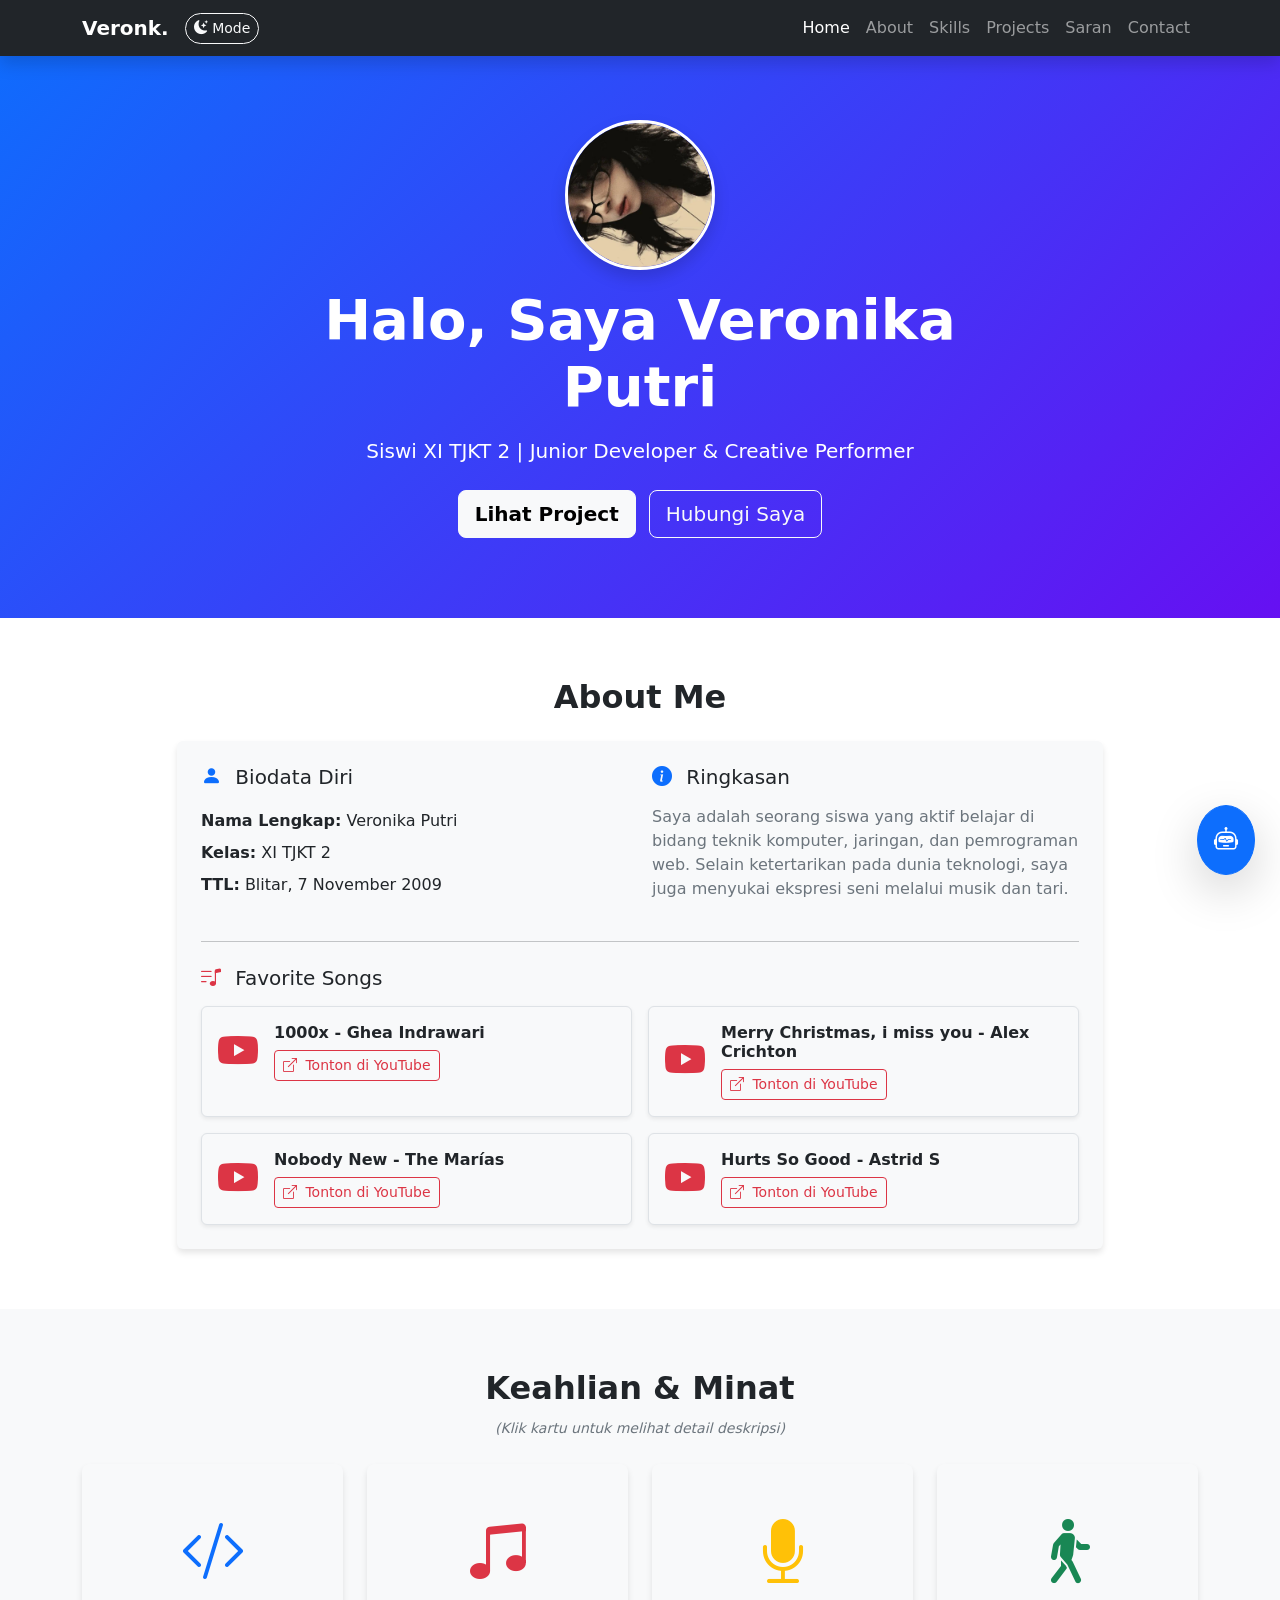
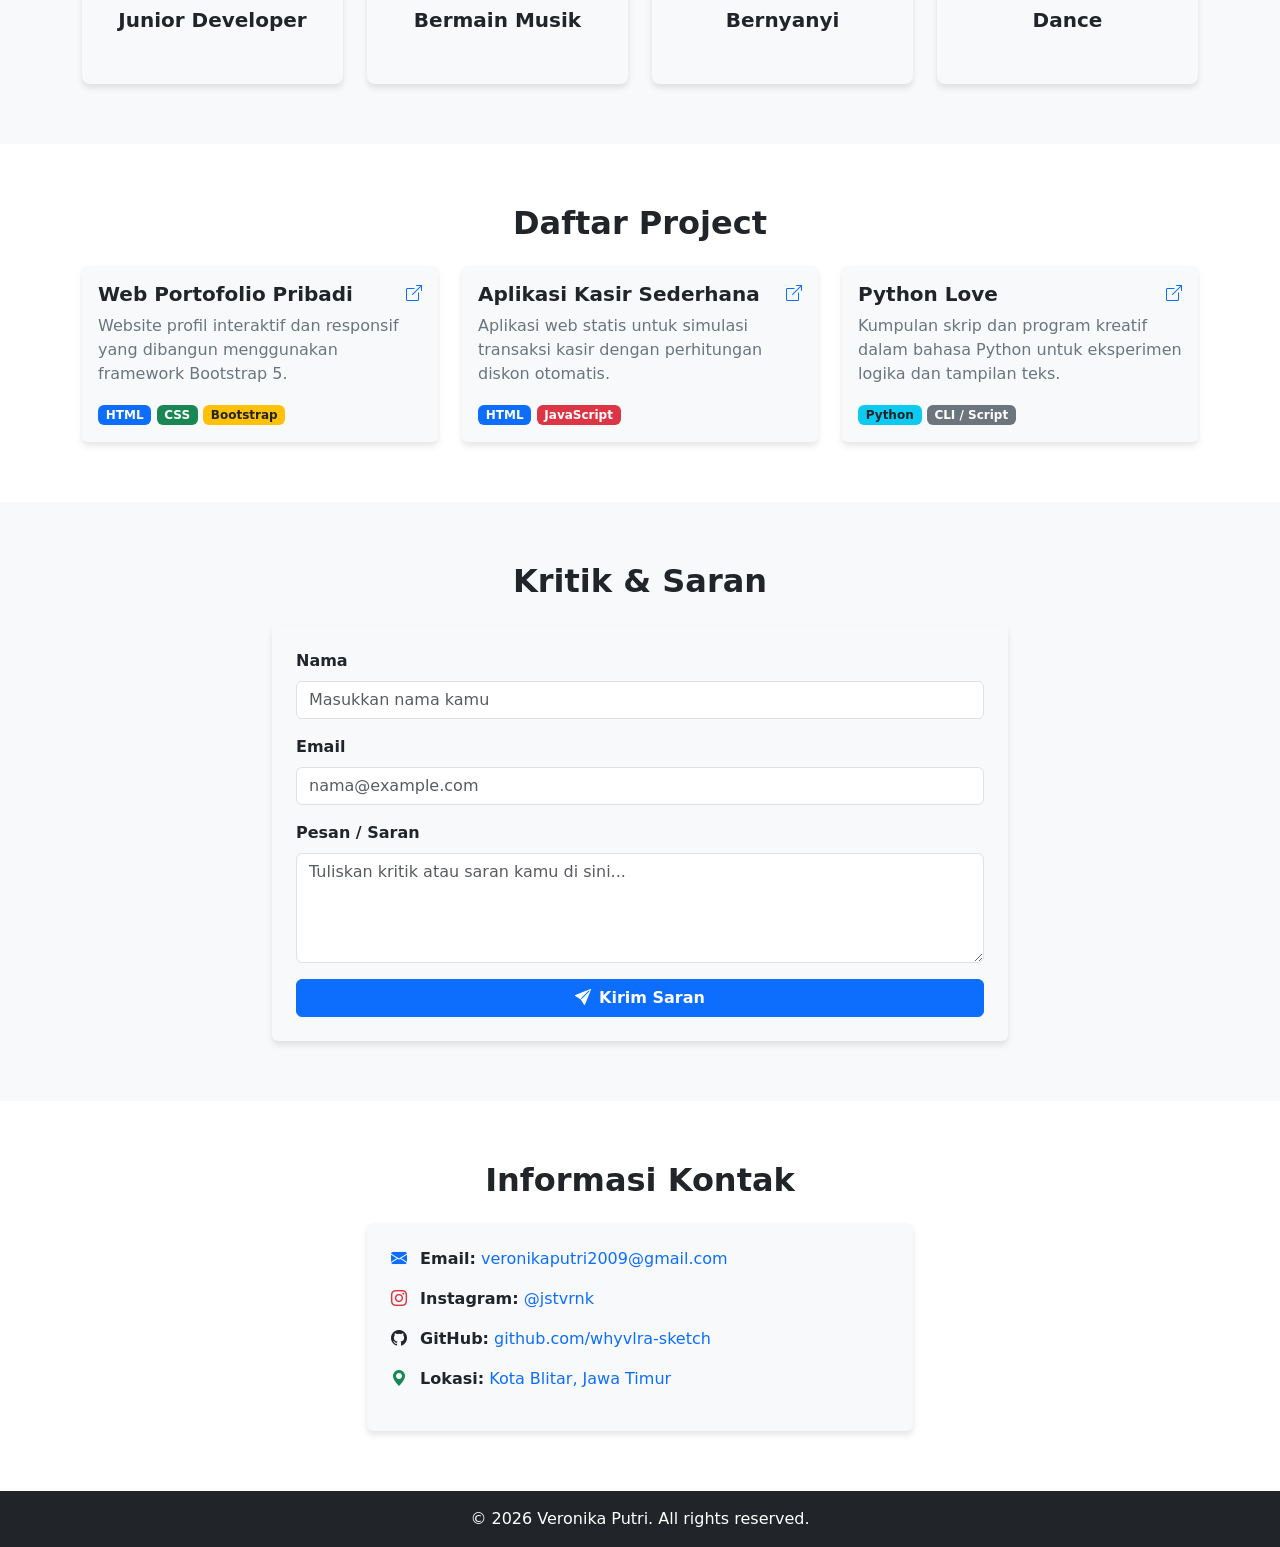
==== commit e07d5ee5: "Update index.html" ====
--- a/index.html
+++ b/index.html
@@ -43,6 +43,16 @@
             transition: transform 0.2s;
         }
 
+        .project-card {
+            transition: transform 0.2s, box-shadow 0.2s;
+            cursor: pointer;
+        }
+
+        .project-card:hover {
+            transform: translateY(-5px);
+            box-shadow: 0 8px 15px rgba(0,0,0,0.15) !important;
+        }
+
         section {
             padding: 60px 0;
         }
@@ -162,6 +172,7 @@
                     <li class="nav-item"><a class="nav-link" href="#about">About</a></li>
                     <li class="nav-item"><a class="nav-link" href="#skills">Skills</a></li>
                     <li class="nav-item"><a class="nav-link" href="#projects">Projects</a></li>
+                    <li class="nav-item"><a class="nav-link" href="#saran">Saran</a></li>
                     <li class="nav-item"><a class="nav-link" href="#contact">Contact</a></li>
                 </ul>
             </div>
@@ -365,43 +376,93 @@
         <div class="container">
             <h2 class="text-center fw-bold mb-4">Daftar Project</h2>
             <div class="row g-4">
+                <!-- Proyek 1: Web Portofolio -->
                 <div class="col-md-4">
-                    <div class="card h-100">
-                        <div class="card-body">
-                            <h5 class="card-title fw-bold">Web Portofolio Pribadi</h5>
-                            <p class="card-text text-secondary">Website profil interaktif dan responsif yang dibangun menggunakan framework Bootstrap 5.</p>
-                            <span class="badge bg-primary">HTML</span>
-                            <span class="badge bg-success">CSS</span>
-                            <span class="badge bg-warning text-dark">Bootstrap</span>
-                        </div>
+                    <a href="https://github.com/whyvlra-sketch/web-portofolio" target="_blank" class="text-decoration-none color-inherit">
+                        <div class="card h-100 project-card">
+                            <div class="card-body">
+                                <div class="d-flex justify-content-between align-items-start mb-2">
+                                    <h5 class="card-title fw-bold text-body mb-0">Web Portofolio Pribadi</h5>
+                                    <i class="bi bi-box-arrow-up-right text-primary"></i>
+                                </div>
+                                <p class="card-text text-secondary">Website profil interaktif dan responsif yang dibangun menggunakan framework Bootstrap 5.</p>
+                                <span class="badge bg-primary">HTML</span>
+                                <span class="badge bg-success">CSS</span>
+                                <span class="badge bg-warning text-dark">Bootstrap</span>
+                            </div>
+                        </div>
+                    </a>
+                </div>
+
+                <!-- Proyek 2: Mesin Kasir -->
+                <div class="col-md-4">
+                    <a href="https://github.com/whyvlra-sketch/Mesin-Kasir" target="_blank" class="text-decoration-none color-inherit">
+                        <div class="card h-100 project-card">
+                            <div class="card-body">
+                                <div class="d-flex justify-content-between align-items-start mb-2">
+                                    <h5 class="card-title fw-bold text-body mb-0">Aplikasi Kasir Sederhana</h5>
+                                    <i class="bi bi-box-arrow-up-right text-primary"></i>
+                                </div>
+                                <p class="card-text text-secondary">Aplikasi web statis untuk simulasi transaksi kasir dengan perhitungan diskon otomatis.</p>
+                                <span class="badge bg-primary">HTML</span>
+                                <span class="badge bg-danger">JavaScript</span>
+                            </div>
+                        </div>
+                    </a>
+                </div>
+
+                <!-- Proyek 3: Python Love -->
+                <div class="col-md-4">
+                    <a href="https://github.com/whyvlra-sketch/python.love" target="_blank" class="text-decoration-none color-inherit">
+                        <div class="card h-100 project-card">
+                            <div class="card-body">
+                                <div class="d-flex justify-content-between align-items-start mb-2">
+                                    <h5 class="card-title fw-bold text-body mb-0">Python Love</h5>
+                                    <i class="bi bi-box-arrow-up-right text-primary"></i>
+                                </div>
+                                <p class="card-text text-secondary">Kumpulan skrip dan program kreatif dalam bahasa Python untuk eksperimen logika dan tampilan teks.</p>
+                                <span class="badge bg-info text-dark">Python</span>
+                                <span class="badge bg-secondary">CLI / Script</span>
+                            </div>
+                        </div>
+                    </a>
+                </div>
+            </div>
+        </div>
+    </section>
+
+    <!-- 6. Kolom Saran Section -->
+    <section id="saran" class="bg-body-tertiary">
+        <div class="container">
+            <h2 class="text-center fw-bold mb-4">Kritik & Saran</h2>
+            <div class="row justify-content-center">
+                <div class="col-md-8">
+                    <div class="card p-4">
+                        <form action="https://formspree.io/f/xppqqwal" method="POST"></form>
+                            <div class="mb-3">
+                                <label for="saranNama" class="form-label fw-bold">Nama</label>
+                                <input type="text" class="form-control" id="saranNama" name="name" placeholder="Masukkan nama kamu" required>
+                            </div>
+                            <div class="mb-3">
+                                <label for="saranEmail" class="form-label fw-bold">Email</label>
+                                <input type="email" class="form-control" id="saranEmail" name="email" placeholder="nama@example.com" required>
+                            </div>
+                            <div class="mb-3">
+                                <label for="saranPesan" class="form-label fw-bold">Pesan / Saran</label>
+                                <textarea class="form-control" id="saranPesan" name="message" rows="4" placeholder="Tuliskan kritik atau saran kamu di sini..." required></textarea>
+                            </div>
+                            <button type="submit" class="btn btn-primary w-100 fw-bold">
+                                <i class="bi bi-send-fill me-2"></i>Kirim Saran
+                            </button>
+                        </form>
                     </div>
                 </div>
-                <div class="col-md-4">
-                    <div class="card h-100">
-                        <div class="card-body">
-                            <h5 class="card-title fw-bold">Aplikasi Kasir Sederhana</h5>
-                            <p class="card-text text-secondary">Aplikasi web statis untuk simulasi transaksi kasir dengan perhitungan diskon otomatis.</p>
-                            <span class="badge bg-primary">HTML</span>
-                            <span class="badge bg-danger">JavaScript</span>
-                        </div>
-                    </div>
-                </div>
-                <div class="col-md-4">
-                    <div class="card h-100">
-                        <div class="card-body">
-                            <h5 class="card-title fw-bold">Simulasi Topologi Jaringan</h5>
-                            <p class="card-text text-secondary">Rancangan dan simulasi jaringan komputer lokal menggunakan Cisco Packet Tracer.</p>
-                            <span class="badge bg-info text-dark">Networking</span>
-                            <span class="badge bg-secondary">Packet Tracer</span>
-                        </div>
-                    </div>
-                </div>
             </div>
         </div>
     </section>
 
-    <!-- 6. Contact Section -->
-    <section id="contact" class="bg-body-tertiary">
+    <!-- 7. Contact Section -->
+    <section id="contact">
         <div class="container">
             <h2 class="text-center fw-bold mb-4">Informasi Kontak</h2>
             <div class="row justify-content-center">
@@ -558,8 +619,8 @@
             // 5. Project & Karya
             else if (input.includes('project') || input.includes('proyek') || input.includes('karya') || input.includes('buat')) {
                 return randomReply([
-                    "Beberapa project keren Vero diantaranya: Web Portofolio Interaktif, Aplikasi Kasir Sederhana dengan diskon otomatis, dan Simulasi Topologi Jaringan! 🚀",
-                    "Vero udah bikin beberapa project seperti web kasir JS, rancangan jaringan Cisco, dan web portofolio ini."
+                    "Beberapa project keren Vero diantaranya: Web Portofolio Interaktif, Aplikasi Kasir Sederhana dengan diskon otomatis, dan Python Love! 🚀",
+                    "Vero udah bikin beberapa project seperti web kasir JS, program Python, dan web portofolio ini."
                 ]);
             } 
 
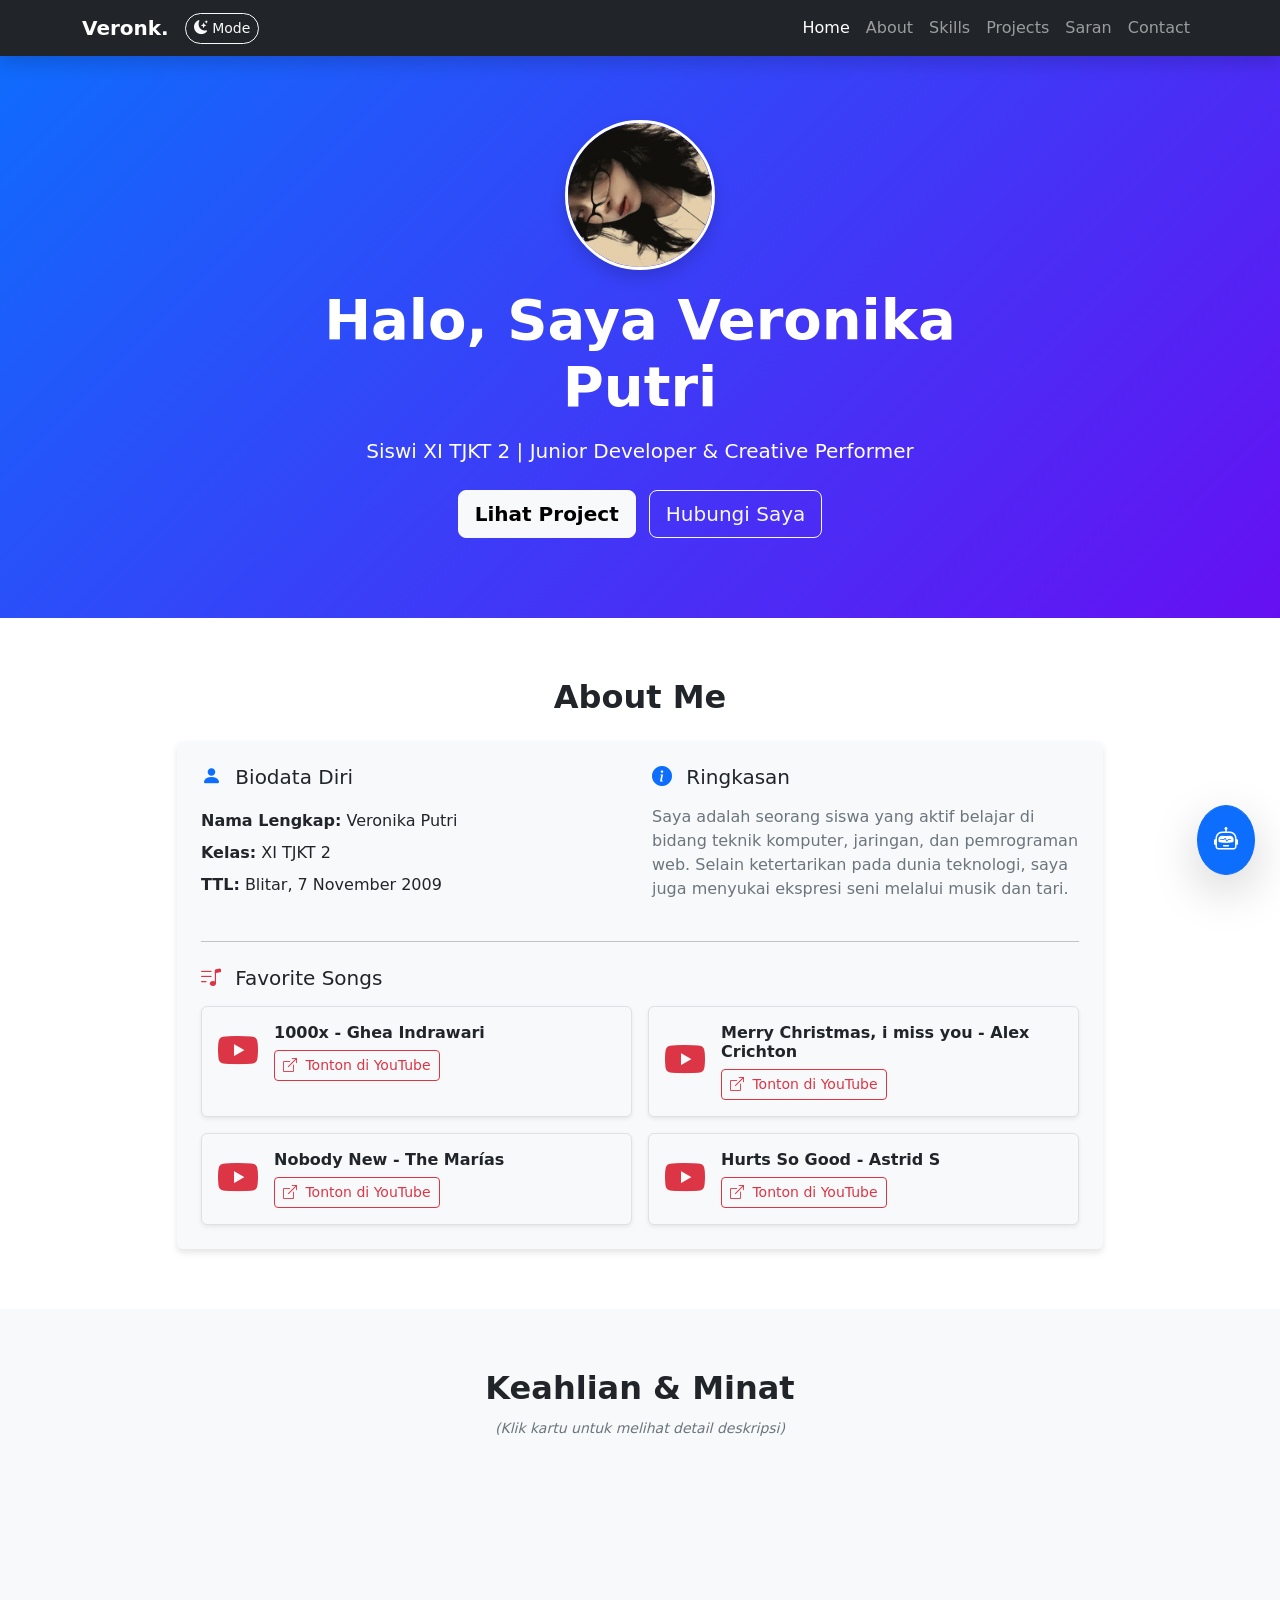
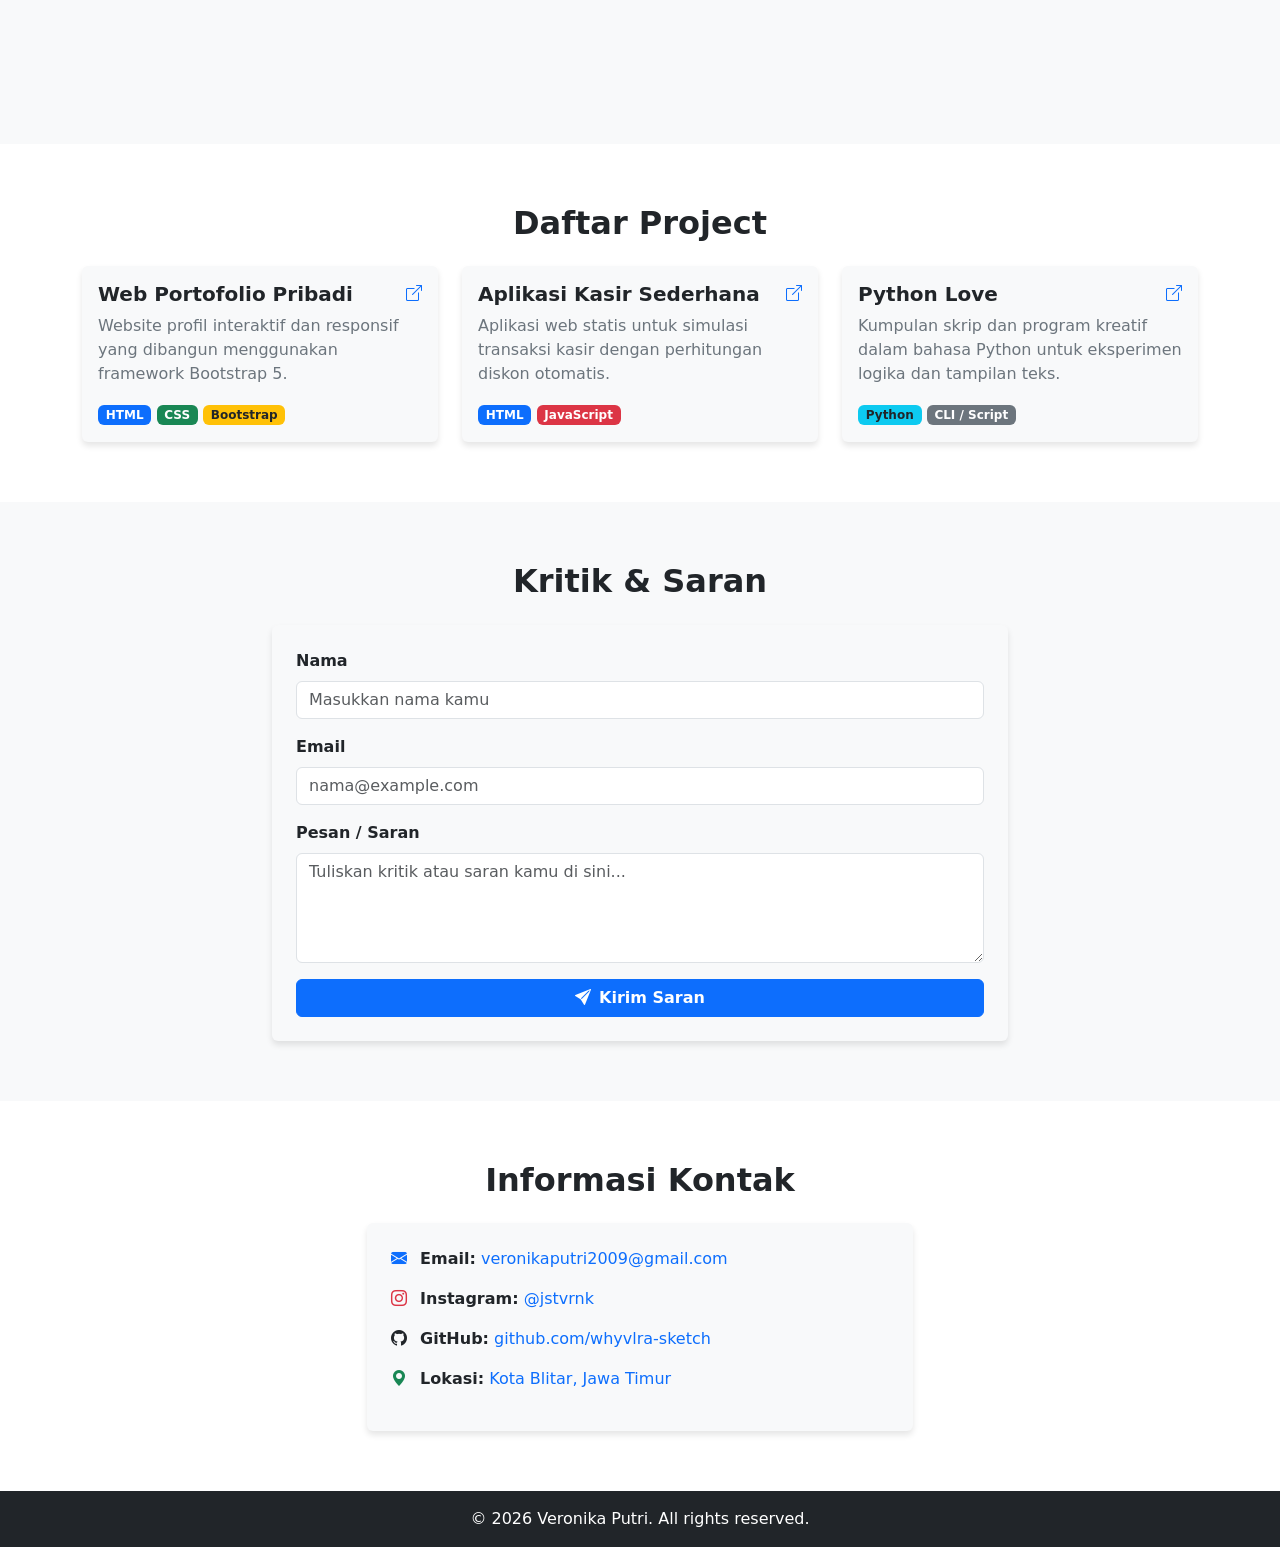
==== commit 4124e3cb: "Update index.html" ====
--- a/index.html
+++ b/index.html
@@ -438,7 +438,7 @@
             <div class="row justify-content-center">
                 <div class="col-md-8">
                     <div class="card p-4">
-                        <form action="https://formspree.io/f/xppqqwal" method="POST"></form>
+                        <form action="https://formspree.io/f/xppqqwal" method="POST">
                             <div class="mb-3">
                                 <label for="saranNama" class="form-label fw-bold">Nama</label>
                                 <input type="text" class="form-control" id="saranNama" name="name" placeholder="Masukkan nama kamu" required>
